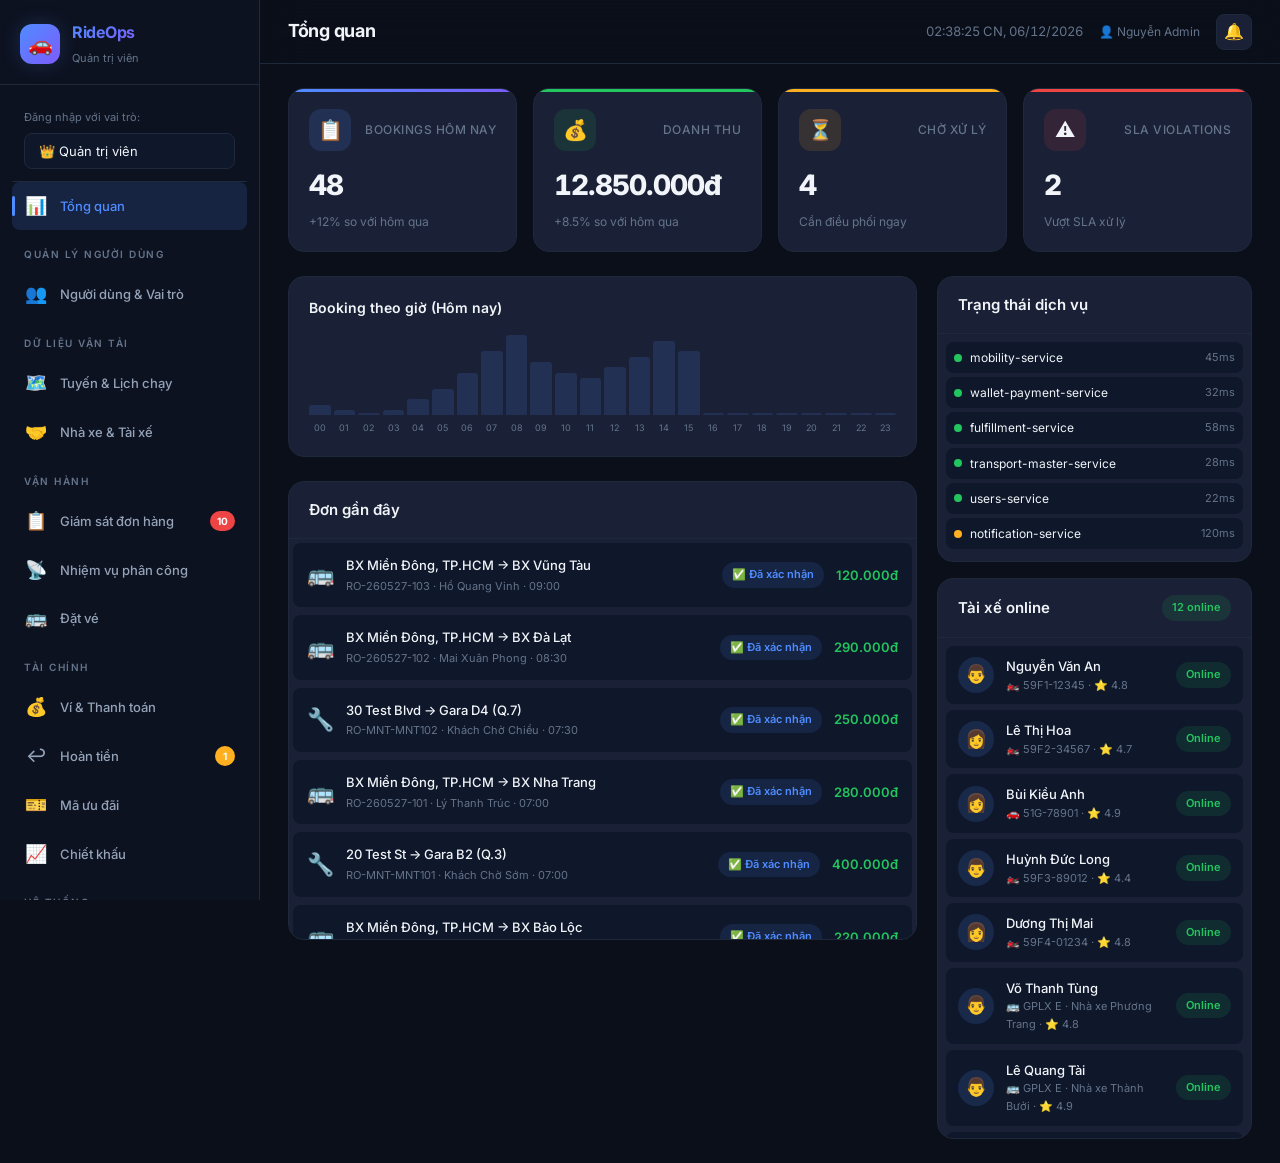
==== ride-ops-dashboard/index.html @ 90f0efd1 "Initial commit" ====
<!DOCTYPE html>
<html lang="vi">
<head>
  <meta charset="UTF-8">
  <meta name="viewport" content="width=device-width, initial-scale=1.0">
  <meta name="description" content="RideOps - Hệ thống điều hành xe công nghệ">
  <title>RideOps - Hệ Thống Điều Hành</title>
  <link rel="stylesheet" href="style.css">
</head>
<body>
  <div class="app-layout">
    <!-- ========== SIDEBAR ========== -->
    <aside class="sidebar" id="sidebar">
      <div class="sidebar-header">
        <div class="sidebar-logo">
          <div class="sidebar-logo-icon">🚗</div>
          <div class="sidebar-logo-text">
            <h1>RideOps</h1>
            <span id="current-role">Admin</span>
          </div>
        </div>
      </div>
      <nav class="sidebar-nav" id="sidebar-nav">
        <!-- Role selector -->
        <div class="role-selector" style="padding:12px;border-bottom:1px solid var(--border-color)">
          <label style="font-size:11px;color:var(--text-muted);display:block;margin-bottom:6px">Đăng nhập với vai trò:</label>
          <select class="input" id="role-select" onchange="switchRole(this.value)" style="width:100%">
            <option value="ADMIN">👑 Quản trị viên</option>
            <option value="OPERATOR">📡 Điều hành</option>
            <option value="AGENT">💼 Đại lý</option>
            <option value="FINANCE">💰 Tài chính</option>
            <option value="VIEWER">👁️ Người xem</option>
          </select>
        </div>

        <div class="nav-section-title">Tổng quan</div>
        <div class="nav-item active" data-page="dashboard" data-roles="ADMIN,OPERATOR,AGENT,FINANCE,VIEWER" onclick="navigateTo('dashboard')">
          <span class="nav-item-icon">📊</span> Tổng quan
        </div>

        <div class="nav-section-title" data-perm="user.manage">Quản lý người dùng</div>
        <div class="nav-item" data-page="users" data-roles="ADMIN" data-perm="user.manage" onclick="navigateTo('users')">
          <span class="nav-item-icon">👥</span> Người dùng & Vai trò
        </div>

        <div class="nav-section-title" data-perm="master.view">Dữ liệu vận tải</div>
        <div class="nav-item" data-page="routes" data-roles="ADMIN,OPERATOR" data-perm="master.view,master.manage" onclick="navigateTo('routes')">
          <span class="nav-item-icon">🗺️</span> Tuyến & Lịch chạy
        </div>
        <div class="nav-item" data-page="partners" data-roles="ADMIN,OPERATOR,AGENT" data-perm="partner.view,partner.manage,driver.view,driver.manage" onclick="navigateTo('partners')">
          <span class="nav-item-icon">🤝</span> Nhà xe & Tài xế
        </div>

        <div class="nav-section-title" data-perm="booking.view">Vận hành</div>
        <div class="nav-item" data-page="bookings" data-roles="ADMIN,OPERATOR,AGENT,FINANCE,VIEWER" data-perm="booking.view" onclick="navigateTo('bookings')">
          <span class="nav-item-icon">📋</span> Giám sát đơn hàng
          <span class="nav-item-badge" id="pending-badge">4</span>
        </div>
        <div class="nav-item" data-page="fulfillment" data-roles="ADMIN,OPERATOR" data-perm="fulfillment.view,fulfillment.manage" onclick="navigateTo('fulfillment')">
          <span class="nav-item-icon">📡</span> Nhiệm vụ phân công
        </div>
        <div class="nav-item" data-page="intercity" data-roles="ADMIN,OPERATOR,AGENT" data-perm="booking.create,booking.view" onclick="navigateTo('intercity')">
          <span class="nav-item-icon">🚌</span> Đặt vé
        </div>

        <div class="nav-section-title" data-perm="wallet.view">Tài chính</div>
        <div class="nav-item" data-page="wallets" data-roles="ADMIN,OPERATOR,FINANCE" data-perm="wallet.view" onclick="navigateTo('wallets')">
          <span class="nav-item-icon">💰</span> Ví & Thanh toán
        </div>
        <div class="nav-item" data-page="refunds" data-roles="ADMIN,OPERATOR,FINANCE" data-perm="refund.view,refund.process" onclick="navigateTo('refunds')">
          <span class="nav-item-icon">↩️</span> Hoàn tiền
          <span class="nav-item-badge" id="refund-badge" style="background:var(--warning)">1</span>
        </div>
        <div class="nav-item" data-page="promos" data-roles="ADMIN,OPERATOR" data-perm="promo.manage" onclick="navigateTo('promos')">
          <span class="nav-item-icon">🎫</span> Mã ưu đãi
        </div>
        <div class="nav-item" data-page="commissions" data-roles="ADMIN,FINANCE" data-perm="commission.view,commission.manage" onclick="navigateTo('commissions')">
          <span class="nav-item-icon">📈</span> Chiết khấu
        </div>

        <div class="nav-section-title" data-perm="notification.view">Hệ thống</div>
        <div class="nav-item" data-page="notifications" data-roles="ADMIN,OPERATOR" data-perm="notification.view" onclick="navigateTo('notifications')">
          <span class="nav-item-icon">🔔</span> Thông báo
        </div>
        <div class="nav-item" data-page="audit" data-roles="ADMIN,FINANCE" data-perm="audit.view" onclick="navigateTo('audit')">
          <span class="nav-item-icon">📜</span> Nhật ký hoạt động
        </div>
        <div class="nav-item" data-page="monitoring" data-roles="ADMIN,OPERATOR,VIEWER" data-perm="system.view" onclick="navigateTo('monitoring')">
          <span class="nav-item-icon">🖥️</span> Giám sát hệ thống
        </div>
      </nav>
    </aside>

    <!-- ========== MAIN CONTENT ========== -->
    <main class="main-content">
      <header class="header">
        <div class="header-left">
          <button class="header-btn" id="menu-toggle" onclick="toggleSidebar()" style="display:none">☰</button>
          <h2 class="header-title" id="page-title">Tổng quan</h2>
        </div>
        <div class="header-right">
          <span class="header-time" id="header-time"></span>
          <div class="user-info" id="user-info" style="display:flex;align-items:center;gap:8px">
            <span style="font-size:12px;color:var(--text-muted)">👤 <span id="current-user-name">Nguyễn Admin</span></span>
          </div>
          <button class="header-btn" onclick="navigateTo('notifications')">🔔</button>
        </div>
      </header>

      <div class="page-content">
        <!-- ===== DASHBOARD ===== -->
        <div class="page active" id="page-dashboard">
          <div class="stats-grid" id="dashboard-stats"></div>
          <div class="dashboard-grid">
            <div>
              <div class="chart-container">
                <div class="chart-title">Booking theo giờ (Hôm nay)</div>
                <div class="mini-chart" id="hourly-chart"></div>
                <div class="chart-labels" id="hourly-labels"></div>
              </div>
              <div class="table-container">
                <div class="table-header"><span class="table-title">Đơn gần đây</span></div>
                <div class="recent-trips-list" id="recent-bookings"></div>
              </div>
            </div>
            <div>
              <div class="table-container" style="margin-bottom:16px">
                <div class="table-header"><span class="table-title">Trạng thái dịch vụ</span></div>
                <div id="service-health-mini" style="padding:8px"></div>
              </div>
              <div class="table-container">
                <div class="table-header"><span class="table-title">Tài xế online</span><span class="badge badge-online" id="online-count"></span></div>
                <div class="dispatch-list" id="online-drivers-dash"></div>
              </div>
            </div>
          </div>
        </div>

        <!-- ===== USERS ===== -->
        <div class="page" id="page-users">
          <div class="tabs" style="margin-bottom:20px">
            <button class="tab-btn active" data-tab="users" onclick="switchUserTab('users', this)">👥 Danh sách người dùng</button>
            <button class="tab-btn" data-tab="roles" onclick="switchUserTab('roles', this)">🔐 Vai trò & Quyền</button>
          </div>

          <!-- Users Tab -->
          <div id="users-tab-users">
            <div class="stats-grid" id="user-stats"></div>
            <div class="table-container">
              <div class="table-header"><span class="table-title">Danh sách người dùng</span>
                <div class="table-actions"><button class="btn btn-primary" onclick="openModal('user-create-modal')">➕ Thêm user</button></div>
              </div>
              <div class="table-wrapper">
                <table><thead><tr><th>ID</th><th>Tên</th><th>Email</th><th>SĐT</th><th>Vai trò</th><th>Đăng nhập cuối</th><th>Trạng thái</th><th>Thao tác</th></tr></thead>
                <tbody id="users-table-body"></tbody></table>
              </div>
            </div>
          </div>

          <!-- Roles Tab -->
          <div id="users-tab-roles" style="display:none">
            <div class="table-container">
              <div class="table-header"><span class="table-title">Vai trò & Quyền hạn</span>
                <div class="table-actions"><button class="btn btn-primary" onclick="openModal('role-create-modal')">➕ Tạo vai trò</button></div>
              </div>
              <div class="table-wrapper">
                <table><thead><tr><th>ID</th><th>Vai trò</th><th>Mã</th><th>Quyền hạn</th><th>Người dùng</th><th>Trạng thái</th><th>Thao tác</th></tr></thead>
                <tbody id="roles-table-body"></tbody></table>
              </div>
            </div>
          </div>
        </div>

        <!-- ===== ROUTES ===== -->
        <div class="page" id="page-routes">
          <div class="tabs" style="margin-bottom:20px">
            <button class="tab-btn active" data-tab="schedules" onclick="switchRouteTab('schedules', this)">📅 Lịch chạy</button>
            <button class="tab-btn" data-tab="routes" onclick="switchRouteTab('routes', this)">🗺️ Tuyến đường</button>
            <button class="tab-btn" data-tab="seats" onclick="switchRouteTab('seats', this)">💺 Ghế</button>
          </div>

          <!-- Schedules Tab (Default) -->
          <div id="routes-tab-schedules">
            <div class="table-container">
              <div class="table-header"><span class="table-title">Lịch chạy</span>
                <div class="table-actions"><button class="btn btn-sm btn-primary" onclick="openModal('schedule-create-modal')">➕ Thêm lịch</button></div>
              </div>
              <div class="table-wrapper">
                <table><thead><tr><th>ID</th><th>Tuyến</th><th>Nhà xe</th><th>Giờ đi</th><th>Giờ đến</th><th>Loại xe</th><th>Ngày chạy</th><th>Thao tác</th></tr></thead>
                <tbody id="schedules-table-body"></tbody></table>
              </div>
            </div>
          </div>

          <!-- Routes Tab -->
          <div id="routes-tab-routes" style="display:none">
            <div class="table-container">
              <div class="table-header"><span class="table-title">Tuyến đường</span>
                <div class="table-actions"><button class="btn btn-primary">➕ Thêm tuyến</button></div>
              </div>
              <div class="table-wrapper">
                <table><thead><tr><th>ID</th><th>Tuyến</th><th>Khoảng cách</th><th>Thời gian</th><th>Điểm dừng</th><th>Nhà xe</th><th>Trạng thái</th></tr></thead>
                <tbody id="routes-table-body"></tbody></table>
              </div>
            </div>
          </div>

          <!-- Seats Tab -->
          <div id="routes-tab-seats" style="display:none">
            <div class="table-container">
              <div class="table-header"><span class="table-title">Sơ đồ ghế</span>
                <div class="table-actions"><button class="btn btn-primary">➕ Thêm ghế</button></div>
              </div>
              <div class="table-wrapper">
                <table><thead><tr><th>ID</th><th>Tên</th><th>Loại</th><th>Tổng ghế</th></tr></thead>
                <tbody id="seats-table-body"></tbody></table>
              </div>
            </div>
          </div>
        </div>

        <!-- ===== PARTNERS & DRIVERS ===== -->
        <div class="page" id="page-partners">
          <div class="tabs" style="margin-bottom:20px">
            <button class="tab-btn active" data-tab="partners" onclick="switchPartnerTab('partners', this)">🏢 Nhà xe</button>
            <button class="tab-btn" data-tab="drivers" onclick="switchPartnerTab('drivers', this)">🏍️ 🚗 Tài xế (Bike/Car)</button>
            <button class="tab-btn" data-tab="intercity-drivers" onclick="switchPartnerTab('intercity-drivers', this)">🧑‍✈️ Tài xế liên tỉnh</button>
            <button class="tab-btn" data-tab="intercity-vehicles" onclick="switchPartnerTab('intercity-vehicles', this)">🚐 Xe liên tỉnh</button>
          </div>

          <!-- Partners Tab -->
          <div id="partners-tab-partners">
            <div class="table-container">
              <div class="table-header"><span class="table-title">Nhà xe Đối tác</span>
                <div class="table-actions"><button class="btn btn-primary" onclick="openModal('partner-modal')">➕ Thêm nhà xe</button></div>
              </div>
              <div class="table-wrapper">
                <table><thead><tr><th>ID</th><th>Tên nhà xe</th><th>Liên hệ</th><th>SĐT</th><th>Số xe</th><th>Số tài xế</th><th>Tuyến đường</th><th>Chiết khấu</th><th>Trạng thái</th><th>Thao tác</th></tr></thead>
                <tbody id="partners-table-body"></tbody></table>
              </div>
            </div>
          </div>

          <!-- Drivers Tab (Bike/Car only) -->
          <div id="partners-tab-drivers" style="display:none">
            <div class="stats-grid" id="driver-stats"></div>
            <div class="table-container">
              <div class="table-header"><span class="table-title">Tài xế Bike & Car</span>
                <div class="table-actions">
                  <select id="driver-status-filter" onchange="renderDrivers()"><option value="">Tất cả</option><option value="online">Online</option><option value="busy">Đang chạy</option><option value="offline">Offline</option></select>
                  <div class="search-box"><input type="search" placeholder="Tìm tài xế..." id="driver-search" oninput="renderDrivers()"></div>
                  <button class="btn btn-primary" onclick="openModal('driver-modal')">➕ Thêm tài xế</button>
                </div>
              </div>
              <div class="table-wrapper">
                <table><thead><tr><th>ID</th><th>Tài xế</th><th>SĐT</th><th>Loại xe</th><th>Biển số</th><th>Nhà xe</th><th>Đánh giá</th><th>Hoàn thành</th><th>Trạng thái</th><th>Thao tác</th></tr></thead>
                <tbody id="drivers-table-body"></tbody></table>
              </div>
            </div>
          </div>

          <!-- Intercity Drivers Tab -->
          <div id="partners-tab-intercity-drivers" style="display:none">
            <div class="stats-grid" id="intercity-driver-stats"></div>
            <div class="table-container">
              <div class="table-header"><span class="table-title">Tài xế Liên tỉnh (phục vụ Intercity / Đăng kiểm / Bảo dưỡng)</span>
                <div class="table-actions">
                  <select id="intercity-driver-status-filter" onchange="renderIntercityDrivers()"><option value="">Tất cả</option><option value="online">Online</option><option value="busy">Đang chạy</option><option value="offline">Offline</option></select>
                  <select id="intercity-driver-operator-filter" onchange="renderIntercityDrivers()"><option value="">Mọi nhà xe</option></select>
                  <div class="search-box"><input type="search" placeholder="Tìm tài xế..." id="intercity-driver-search" oninput="renderIntercityDrivers()"></div>
                </div>
              </div>
              <div class="table-wrapper">
                <table><thead><tr><th>ID</th><th>Tài xế</th><th>SĐT</th><th>Nhà xe quản lý</th><th>Hạng GPLX</th><th>Đánh giá</th><th>Chuyến đã chạy</th><th>Trạng thái</th><th>Đang gán</th><th>Thao tác</th></tr></thead>
                <tbody id="intercity-drivers-table-body"></tbody></table>
              </div>
            </div>
          </div>

          <!-- Intercity Vehicles Tab -->
          <div id="partners-tab-intercity-vehicles" style="display:none">
            <div class="stats-grid" id="intercity-vehicle-stats"></div>
            <div class="table-container">
              <div class="table-header"><span class="table-title">Xe Liên tỉnh (quản lý bởi nhà xe — không có tài xế cố định)</span>
                <div class="table-actions">
                  <select id="intercity-vehicle-status-filter" onchange="renderIntercityVehicles()"><option value="">Tất cả</option><option value="idle">Sẵn sàng</option><option value="busy">Đang chạy</option><option value="maintenance">Bảo dưỡng</option></select>
                  <select id="intercity-vehicle-operator-filter" onchange="renderIntercityVehicles()"><option value="">Mọi nhà xe</option></select>
                  <div class="search-box"><input type="search" placeholder="Tìm biển số..." id="intercity-vehicle-search" oninput="renderIntercityVehicles()"></div>
                </div>
              </div>
              <div class="table-wrapper">
                <table><thead><tr><th>ID</th><th>Biển số</th><th>Loại xe</th><th>Nhà xe quản lý</th><th>Số km</th><th>Trạng thái</th><th>Đang gán</th><th>Thao tác</th></tr></thead>
                <tbody id="intercity-vehicles-table-body"></tbody></table>
              </div>
            </div>
          </div>
        </div>

        <!-- ===== BOOKINGS ===== -->
        <div class="page" id="page-bookings">
          <div class="tabs" id="booking-tabs">
            <button class="tab-btn active" data-type="ALL" onclick="filterBookings('ALL')">Tất cả</button>
            <button class="tab-btn" data-type="BIKE" onclick="filterBookings('BIKE')">🏍️ Xe máy</button>
            <button class="tab-btn" data-type="CAR" onclick="filterBookings('CAR')">🚗 Xe hơi</button>
            <button class="tab-btn" data-type="INTERCITY" onclick="filterBookings('INTERCITY')">🚌 Liên tỉnh</button>
            <button class="tab-btn" data-type="SERVICE_ORDER" onclick="filterBookings('SERVICE_ORDER')">📋 Đăng kiểm</button>
            <button class="tab-btn" data-type="MAINTENANCE_ORDER" onclick="filterBookings('MAINTENANCE_ORDER')">🔧 Bảo dưỡng</button>
          </div>
          <div class="table-container">
            <div class="table-header"><span class="table-title">Booking Monitoring</span>
              <div class="table-actions">
                <select id="booking-status-filter" onchange="filterBookings()">
                  <option value="">Tất cả trạng thái</option>
                  <option value="DRAFT">Nháp</option>
                  <option value="PENDING_CONFIRMATION">Chờ xác nhận</option>
                  <option value="CONFIRMED">Đã xác nhận</option>
                  <option value="IN_PROGRESS">Đang thực hiện</option>
                  <option value="COMPLETED">Hoàn thành</option>
                  <option value="CANCELLED">Đã hủy</option>
                </select>
                <div class="search-box"><input type="search" placeholder="Tìm kiếm..." id="booking-search" oninput="filterBookings()"></div>
              </div>
            </div>
            <div class="table-wrapper">
              <table><thead><tr><th>Mã booking</th><th>Loại</th><th>Khách hàng</th><th>Booking</th><th>Payment</th><th>Fulfillment</th><th>Điểm đón</th><th>Giá</th><th>Thời gian tạo</th><th>Thao tác</th></tr></thead>
              <tbody id="bookings-table-body"></tbody></table>
            </div>
          </div>
        </div>

        <!-- ===== FULFILLMENT ===== -->
        <div class="page" id="page-fulfillment">
          <div class="tabs" id="fulfillment-tabs" style="margin-bottom:20px">
            <button class="tab-btn active" data-ftab="all" onclick="switchFulfillmentTab('all', this)">Tất cả</button>
            <button class="tab-btn" data-ftab="bikecar" onclick="switchFulfillmentTab('bikecar', this)">🏍️ 🚗 Bike & Car</button>
            <button class="tab-btn" data-ftab="intercity" onclick="switchFulfillmentTab('intercity', this)">🚌 Liên tỉnh</button>
            <button class="tab-btn" data-ftab="service" onclick="switchFulfillmentTab('service', this)">📋 Đăng kiểm</button>
            <button class="tab-btn" data-ftab="maintenance" onclick="switchFulfillmentTab('maintenance', this)">🔧 Bảo dưỡng</button>
          </div>

          <div class="stats-grid" id="fulfillment-stats"></div>

          <!-- 2-column view: chờ gán + TX sẵn sàng (cho all/bikecar/service/maintenance) -->
          <div class="dispatch-grid" id="fulfillment-cards-default">
            <div class="dispatch-card">
              <div class="dispatch-card-header"><span class="dispatch-card-title">📍 Chờ gán tài xế</span><span class="badge badge-pending" id="dispatch-pending-count"></span></div>
              <div class="dispatch-list" id="dispatch-pending-list"></div>
            </div>
            <div class="dispatch-card">
              <div class="dispatch-card-header"><span class="dispatch-card-title">🟢 Tài xế sẵn sàng</span><span class="badge badge-online" id="dispatch-driver-count"></span></div>
              <div class="dispatch-list" id="dispatch-driver-list"></div>
            </div>
          </div>

          <!-- 3-column view: chờ phân công + xe + TX (chỉ tab liên tỉnh) -->
          <div class="dispatch-grid" id="fulfillment-cards-intercity" style="display:none;grid-template-columns:1fr 1fr 1fr">
            <div class="dispatch-card">
              <div class="dispatch-card-header"><span class="dispatch-card-title">📍 Chờ phân công</span><span class="badge badge-pending" id="intercity-pending-count"></span></div>
              <div class="dispatch-list" id="intercity-pending-list"></div>
            </div>
            <div class="dispatch-card">
              <div class="dispatch-card-header"><span class="dispatch-card-title">🚐 Xe sẵn sàng</span><span class="badge badge-online" id="intercity-vehicle-count"></span></div>
              <div class="dispatch-list" id="intercity-vehicle-list"></div>
            </div>
            <div class="dispatch-card">
              <div class="dispatch-card-header"><span class="dispatch-card-title">🧑‍✈️ Tài xế sẵn sàng</span><span class="badge badge-online" id="intercity-driver-count"></span></div>
              <div class="dispatch-list" id="intercity-driver-list"></div>
            </div>
          </div>

          <div class="table-container mt-20">
            <div class="table-header"><span class="table-title" id="fulfillment-table-title">Tất cả Fulfillment Tasks</span></div>
            <div class="table-wrapper">
              <table><thead><tr><th>Task ID</th><th>Booking</th><th>Loại</th><th>Xe</th><th>Tài xế</th><th>Trạng thái</th><th>Gán lúc</th><th>Bắt đầu</th><th>Hoàn thành</th><th>Thao tác</th></tr></thead>
              <tbody id="fulfillment-table-body"></tbody></table>
            </div>
          </div>
        </div>

        <!-- ===== BOOKING TABS ===== -->
        <div class="page" id="page-intercity">
          <div class="tabs" style="margin-bottom:20px">
            <button class="tab-btn active" data-tab="intercity" onclick="switchBookingTab('intercity', this)">🚌 Đặt vé liên tỉnh</button>
            <button class="tab-btn" data-tab="registration" onclick="switchBookingTab('registration', this)">📋 Đăng kiểm hộ</button>
            <button class="tab-btn" data-tab="maintenance" onclick="switchBookingTab('maintenance', this)">🔧 Bảo dưỡng</button>
          </div>

          <!-- INTERCITY TAB -->
          <div id="booking-tab-intercity">
            <div style="display:flex;justify-content:space-between;align-items:center;margin-bottom:16px">
              <h3 style="margin:0">Danh sách chuyến xe</h3>
                          </div>
            <div class="intercity-search">
              <div class="search-route">
                <div class="route-input">
                  <label>Điểm đi</label>
                  <select class="input" id="intercity-origin"></select>
                </div>
                <button class="route-swap" onclick="swapRoute()">⇄</button>
                <div class="route-input">
                  <label>Điểm đến</label>
                  <select class="input" id="intercity-destination"></select>
                </div>
              </div>
              <div class="search-date-time">
                <div class="input-group">
                  <label>Ngày đi</label>
                  <input type="date" class="input" id="intercity-date">
                </div>
                <div class="input-group">
                  <label>Số khách</label>
                  <select class="input" id="intercity-passengers">
                    <option value="1">1 khách</option>
                    <option value="2">2 khách</option>
                    <option value="3">3 khách</option>
                    <option value="4">4 khách</option>
                    <option value="5">5 khách</option>
                  </select>
                </div>
              </div>
              <button class="btn btn-primary" style="width:100%;margin-top:16px" onclick="searchIntercityTrips()">🔍 Tìm chuyến</button>
            </div>
            <div class="search-results" id="intercity-results"></div>
          </div>

          <!-- REGISTRATION TAB -->
          <div id="booking-tab-registration" style="display:none">
            <div class="registration-form" style="max-width:800px">
              <div class="form-header" style="margin-bottom:20px">
                <h3 style="margin:0">📋 Tạo đơn đăng kiểm hộ</h3>
              </div>
              <div class="form-grid" style="display:grid;grid-template-columns:1fr 1fr;gap:16px">
                <div class="input-group"><label>Biển số xe *</label><input type="text" class="input" id="reg-plate" placeholder="51A-123.45"></div>
                <div class="input-group"><label>Loại xe *</label><select class="input" id="reg-vehicle-type"><option value="car">Ô tô con</option><option value="truck">Ô tô tải</option><option value="bus">Ô tô khách</option></select></div>
                <div class="input-group"><label>Họ tên chủ xe *</label><input type="text" class="input" id="reg-owner-name" placeholder="Nguyễn Văn A"></div>
                <div class="input-group"><label>Số điện thoại *</label><input type="tel" class="input" id="reg-owner-phone" placeholder="0901234567"></div>
                <div class="input-group"><label>Địa chỉ đăng ký *</label><input type="text" class="input" id="reg-address" placeholder="123 Lê Lợi, Q.1, TP.HCM"></div>
                <div class="input-group"><label>Ngày hết hạn đăng kiểm</label><input type="date" class="input" id="reg-expire-date"></div>
                <div class="input-group"><label>Trung tâm đăng kiểm *</label><select class="input" id="reg-center"><option value="">Chọn trung tâm</option><option value="50-05V">TTĐK 50-05V (Q.3, TP.HCM)</option><option value="50-06V">TTĐK 50-06V (Q.6, TP.HCM)</option><option value="50-07V">TTĐK 50-07V (Thủ Đức)</option><option value="50-08V">TTĐK 50-08V (Bình Thạnh)</option></select></div>
                <div class="input-group"><label>Ngày đặt lịch *</label><input type="date" class="input" id="reg-booking-date"></div>
                <div class="input-group"><label>Giờ đặt lịch *</label><select class="input" id="reg-booking-time"><option value="07:00">07:00</option><option value="08:00">08:00</option><option value="09:00">09:00</option><option value="10:00">10:00</option><option value="13:00">13:00</option><option value="14:00">14:00</option></select></div>
                <div class="input-group"><label>Dịch vụ đăng kiểm</label><select class="input" id="reg-service"><option value="normal">Đăng kiểm thường (350.000đ)</option><option value="express">Đăng kiểm nhanh (500.000đ)</option><option value="home">Đăng kiểm tại nhà (700.000đ)</option></select></div>
                <div class="input-group full-width"><label>Ghi chú</label><textarea class="input" id="reg-notes" rows="2" placeholder="Yêu cầu thêm..."></textarea></div>
              </div>
              <div style="margin-top:20px;display:flex;gap:12px;justify-content:flex-end">
                <button class="btn btn-outline" onclick="clearRegistrationForm()">Xóa</button>
                <button class="btn btn-primary" onclick="createRegistrationOrder()">📋 Tạo đơn</button>
              </div>
            </div>

            <div class="table-container" style="margin-top:30px">
              <div class="table-header"><span class="table-title">Danh sách đăng kiểm hộ</span>
                <div class="table-actions">
                  <div class="search-box"><input type="search" placeholder="Tìm kiếm..." id="registration-search" oninput="renderRegistrations()"></div>
                </div>
              </div>
              <div class="table-wrapper">
                <table><thead><tr><th>Mã đơn</th><th>Biển số</th><th>Chủ xe</th><th>SĐT</th><th>Trung tâm</th><th>Ngày đặt</th><th>Dịch vụ</th><th>Giá</th><th>Trạng thái</th><th>Thao tác</th></tr></thead>
                <tbody id="registrations-table-body"></tbody></table>
              </div>
            </div>
          </div>

          <!-- MAINTENANCE TAB -->
          <div id="booking-tab-maintenance" style="display:none">
            <div class="registration-form" style="max-width:800px">
              <div class="form-header" style="margin-bottom:20px">
                <h3 style="margin:0">🔧 Tạo đơn bảo dưỡng</h3>
              </div>
              <div class="form-grid" style="display:grid;grid-template-columns:1fr 1fr;gap:16px">
                <div class="input-group"><label>Biển số xe *</label><input type="text" class="input" id="mnt-plate" placeholder="51A-123.45"></div>
                <div class="input-group"><label>Loại xe *</label><select class="input" id="mnt-vehicle-type"><option value="car">Ô tô con</option><option value="truck">Ô tô tải</option><option value="bus">Ô tô khách</option></select></div>
                <div class="input-group"><label>Họ tên chủ xe *</label><input type="text" class="input" id="mnt-owner-name" placeholder="Nguyễn Văn A"></div>
                <div class="input-group"><label>Số điện thoại *</label><input type="tel" class="input" id="mnt-owner-phone" placeholder="0901234567"></div>
                <div class="input-group"><label>Địa chỉ *</label><input type="text" class="input" id="mnt-address" placeholder="123 Lê Lợi, Q.1, TP.HCM"></div>
                <div class="input-group"><label>Số km hiện tại</label><input type="number" class="input" id="mnt-mileage" placeholder="50000"></div>
                <div class="input-group"><label>Gara/Trung tâm *</label><select class="input" id="mnt-center"><option value="">Chọn gara</option><option value="GARA-A1">Gara A1 (Q.1)</option><option value="GARA-B2">Gara B2 (Q.3)</option><option value="GARA-C3">Gara C3 (Tân Bình)</option><option value="GARA-D4">Gara D4 (Q.7)</option><option value="GARA-E5">Gara E5 (Phú Nhuận)</option></select></div>
                <div class="input-group"><label>Ngày đặt lịch *</label><input type="date" class="input" id="mnt-booking-date"></div>
                <div class="input-group"><label>Giờ đặt lịch *</label><select class="input" id="mnt-booking-time"><option value="07:00">07:00</option><option value="08:00">08:00</option><option value="09:00">09:00</option><option value="10:00">10:00</option><option value="13:00">13:00</option><option value="14:00">14:00</option><option value="15:00">15:00</option></select></div>
                <div class="input-group"><label>Dịch vụ bảo dưỡng</label><select class="input" id="mnt-service"><option value="basic">Bảo dưỡng cơ bản (400.000đ)</option><option value="full">Bảo dưỡng toàn diện (1.200.000đ)</option><option value="oil_change">Thay nhớt (250.000đ)</option><option value="tire">Lốp + cân chỉnh (800.000đ)</option></select></div>
                <div class="input-group full-width"><label>Ghi chú</label><textarea class="input" id="mnt-notes" rows="2" placeholder="Yêu cầu thêm..."></textarea></div>
              </div>
              <div style="margin-top:20px;display:flex;gap:12px;justify-content:flex-end">
                <button class="btn btn-outline" onclick="clearMaintenanceForm()">Xóa</button>
                <button class="btn btn-primary" onclick="createMaintenanceOrder()">🔧 Tạo đơn</button>
              </div>
            </div>

            <div class="table-container" style="margin-top:30px">
              <div class="table-header"><span class="table-title">Danh sách bảo dưỡng</span>
                <div class="table-actions">
                  <div class="search-box"><input type="search" placeholder="Tìm kiếm..." id="maintenance-search" oninput="renderMaintenance()"></div>
                </div>
              </div>
              <div class="table-wrapper">
                <table><thead><tr><th>Mã đơn</th><th>Biển số</th><th>Chủ xe</th><th>SĐT</th><th>Gara</th><th>Ngày đặt</th><th>Dịch vụ</th><th>Giá</th><th>Trạng thái</th><th>Thao tác</th></tr></thead>
                <tbody id="maintenance-table-body"></tbody></table>
              </div>
            </div>
          </div>
        </div>

        <!-- ===== WALLETS ===== -->
        <div class="page" id="page-wallets">
          <div class="wallet-summary" id="wallet-stats"></div>
          <div class="table-container" style="margin-bottom:20px">
            <div class="table-header"><span class="table-title">Danh sách Ví</span>
              <div class="table-actions">
                <select id="wallet-type-filter" onchange="renderWallets()"><option value="">Tất cả</option><option value="CUSTOMER">Khách hàng</option><option value="DRIVER">Tài xế</option><option value="PARTNER">Đối tác</option><option value="SYSTEM">Hệ thống</option></select>
                <div class="search-box"><input type="search" placeholder="Tìm kiếm..." id="wallet-search" oninput="renderWallets()"></div>
              </div>
            </div>
            <div class="table-wrapper">
              <table><thead><tr><th>ID</th><th>Chủ ví</th><th>Loại chủ</th><th>Loại ví</th><th>Số dư</th><th>Tạm giữ</th><th>Trạng thái</th><th>Thao tác</th></tr></thead>
              <tbody id="wallets-table-body"></tbody></table>
            </div>
          </div>
          <div class="table-container">
            <div class="table-header"><span class="table-title">Giao dịch gần đây</span></div>
            <div class="table-wrapper">
              <table><thead><tr><th>ID</th><th>Ví</th><th>Hướng</th><th>Loại</th><th>Số tiền</th><th>Số dư</th><th>Trạng thái</th><th>Thời gian</th></tr></thead>
              <tbody id="transactions-table-body"></tbody></table>
            </div>
          </div>
        </div>

        <!-- ===== REFUNDS ===== -->
        <div class="page" id="page-refunds">
          <div class="stats-grid" id="refund-stats"></div>
          <div class="table-container">
            <div class="table-header"><span class="table-title">Quản lý Refund</span></div>
            <div class="table-wrapper">
              <table><thead><tr><th>ID</th><th>Booking</th><th>Khách hàng</th><th>Số tiền</th><th>Lý do</th><th>Phương thức</th><th>Xử lý bởi</th><th>Trạng thái</th><th>Tạo lúc</th><th>Thao tác</th></tr></thead>
              <tbody id="refunds-table-body"></tbody></table>
            </div>
          </div>
        </div>

        <!-- ===== PROMOS ===== -->
        <div class="page" id="page-promos">
          <div class="stats-grid" id="promo-stats"></div>
          <div class="table-container">
            <div class="table-header"><span class="table-title">Mã ưu đãi</span>
              <div class="table-actions"><button class="btn btn-primary" onclick="openModal('promo-modal')">➕ Tạo mã mới</button></div>
            </div>
            <div class="table-wrapper">
              <table><thead><tr><th>Mã</th><th>Loại giảm</th><th>Giá trị</th><th>Giảm tối đa</th><th>Đơn tối thiểu</th><th>Loại xe</th><th>Đã dùng</th><th>Thời hạn</th><th>Trạng thái</th><th>Thao tác</th></tr></thead>
              <tbody id="promos-table-body"></tbody></table>
            </div>
          </div>
        </div>

        <!-- ===== COMMISSIONS ===== -->
        <div class="page" id="page-commissions">
          <div class="commission-cards" id="commission-config"></div>
          <div class="table-container">
            <div class="table-header"><span class="table-title">Lịch sử chiết khấu</span></div>
            <div class="table-wrapper">
              <table><thead><tr><th>ID</th><th>Booking</th><th>Tài xế</th><th>Loại xe</th><th>Giá chuyến</th><th>Tỉ lệ</th><th>Chiết khấu</th><th>Thời gian</th></tr></thead>
              <tbody id="commission-history-body"></tbody></table>
            </div>
          </div>
        </div>

        <!-- ===== NOTIFICATIONS ===== -->
        <div class="page" id="page-notifications">
          <div class="stats-grid" id="notification-stats"></div>
          <div class="table-container">
            <div class="table-header"><span class="table-title">Notification History</span></div>
            <div class="table-wrapper">
              <table><thead><tr><th>ID</th><th>Loại</th><th>Channel</th><th>Người nhận</th><th>Nội dung</th><th>Trạng thái</th><th>Thời gian</th></tr></thead>
              <tbody id="notifications-table-body"></tbody></table>
            </div>
          </div>
        </div>

        <!-- ===== AUDIT ===== -->
        <div class="page" id="page-audit">
          <div class="table-container">
            <div class="table-header"><span class="table-title">Nhật ký hoạt động</span>
              <div class="table-actions">
                <select id="audit-action-filter" onchange="renderAudit()">
                  <option value="">Tất cả actions</option>
                  <option value="booking">Booking</option>
                  <option value="payment">Payment</option>
                  <option value="fulfillment">Fulfillment</option>
                  <option value="refund">Refund</option>
                  <option value="wallet">Wallet</option>
                  <option value="user">User</option>
                </select>
                <div class="search-box"><input type="search" placeholder="Tìm trace ID..." id="audit-search" oninput="renderAudit()"></div>
              </div>
            </div>
            <div class="table-wrapper">
              <table><thead><tr><th>Thời gian</th><th>Thao tác</th><th>Người thực hiện</th><th>Vai trò</th><th>Đối tượng</th><th>Site</th><th>Trace ID</th><th>Trước → Sau</th></tr></thead>
              <tbody id="audit-table-body"></tbody></table>
            </div>
          </div>
        </div>

        <!-- ===== MONITORING ===== -->
        <div class="page" id="page-monitoring">
          <div class="stats-grid" id="monitoring-stats"></div>
          <div class="table-container">
            <div class="table-header"><span class="table-title">Trạng thái dịch vụ</span></div>
            <div class="table-wrapper">
              <table><thead><tr><th>Dịch vụ</th><th>Trạng thái</th><th>Thời gian hoạt động</th><th>Độ trễ</th><th>Tỷ lệ lỗi</th></tr></thead>
              <tbody id="services-table-body"></tbody></table>
            </div>
          </div>
        </div>

      </div>
    </main>
  </div>

  <!-- ========== MODALS ========== -->
  <div class="modal-overlay" id="dispatch-modal">
    <div class="modal">
      <div class="modal-header"><span class="modal-title">Gán tài xế</span><button class="modal-close" onclick="closeModal('dispatch-modal')">✕</button></div>
      <div class="modal-body">
        <div class="input-group mb-20"><label>Booking</label><div id="dispatch-trip-info" style="padding:12px;background:var(--bg-input);border-radius:var(--radius-sm)"></div></div>
        <div class="input-group"><label>Chọn tài xế</label><select id="dispatch-driver-select" style="width:100%"></select></div>
      </div>
      <div class="modal-footer"><button class="btn btn-outline" onclick="closeModal('dispatch-modal')">Hủy</button><button class="btn btn-primary" onclick="assignDriver()">Gán tài xế</button></div>
    </div>
  </div>

  <!-- Intercity Dispatch Modal: chọn xe + tài xế độc lập -->
  <div class="modal-overlay" id="intercity-dispatch-modal">
    <div class="modal" style="max-width:560px">
      <div class="modal-header"><span class="modal-title">🚌 Phân công xe & tài xế (Liên tỉnh)</span><button class="modal-close" onclick="closeModal('intercity-dispatch-modal')">✕</button></div>
      <div class="modal-body">
        <div class="input-group mb-20"><label>Booking</label><div id="intercity-dispatch-trip-info" style="padding:12px;background:var(--bg-input);border-radius:var(--radius-sm)"></div></div>
        <div class="input-group mb-20">
          <label>1️⃣ Chọn xe (theo nhà xe + loại xe phù hợp)</label>
          <select id="intercity-dispatch-vehicle-select" style="width:100%"></select>
        </div>
        <div class="input-group">
          <label>2️⃣ Chọn tài xế (chỉ TX hạng INTERCITY đang online)</label>
          <select id="intercity-dispatch-driver-select" style="width:100%"></select>
        </div>
      </div>
      <div class="modal-footer">
        <button class="btn btn-outline" onclick="closeModal('intercity-dispatch-modal')">Hủy</button>
        <button class="btn btn-primary" onclick="assignIntercityDispatch()">Phân công</button>
      </div>
    </div>
  </div>

  <div class="modal-overlay" id="partner-modal">
    <div class="modal">
      <div class="modal-header"><span class="modal-title">Thêm đối tác mới</span><button class="modal-close" onclick="closeModal('partner-modal')">✕</button></div>
      <div class="modal-body">
        <div class="form-grid">
          <div class="input-group full-width"><label>Tên nhà xe</label><input type="text" placeholder="VD: Nhà xe ABC"></div>
          <div class="input-group"><label>Người liên hệ</label><input type="text" placeholder="Họ tên"></div>
          <div class="input-group"><label>Số điện thoại</label><input type="text" placeholder="0xxx-xxx-xxx"></div>
          <div class="input-group"><label>Số xe</label><input type="number" placeholder="0" min="0"></div>
          <div class="input-group"><label>Chiết khấu (%)</label><input type="number" placeholder="15" min="0" max="100"></div>
          <div class="input-group full-width"><label>Tuyến đường</label><input type="text" placeholder="HCM - Đà Lạt, HCM - Cần Thơ"></div>
        </div>
      </div>
      <div class="modal-footer"><button class="btn btn-outline" onclick="closeModal('partner-modal')">Hủy</button><button class="btn btn-primary">Thêm đối tác</button></div>
    </div>
  </div>

  <div class="modal-overlay" id="promo-modal">
    <div class="modal">
      <div class="modal-header"><span class="modal-title">Tạo mã ưu đãi mới</span><button class="modal-close" onclick="closeModal('promo-modal')">✕</button></div>
      <div class="modal-body">
        <div class="form-grid">
          <div class="input-group"><label>Mã ưu đãi</label><input type="text" placeholder="VD: SALE30"></div>
          <div class="input-group"><label>Loại giảm giá</label><select><option value="percent">Phần trăm (%)</option><option value="fixed">Số tiền cố định</option></select></div>
          <div class="input-group"><label>Giá trị</label><input type="number" placeholder="30" min="0"></div>
          <div class="input-group"><label>Giảm tối đa (đ)</label><input type="number" placeholder="50000" min="0"></div>
          <div class="input-group"><label>Đơn tối thiểu (đ)</label><input type="number" placeholder="20000" min="0"></div>
          <div class="input-group"><label>Số lần sử dụng</label><input type="number" placeholder="1000" min="1"></div>
          <div class="input-group"><label>Bắt đầu</label><input type="date"></div>
          <div class="input-group"><label>Kết thúc</label><input type="date"></div>
        </div>
      </div>
      <div class="modal-footer"><button class="btn btn-outline" onclick="closeModal('promo-modal')">Hủy</button><button class="btn btn-primary">Tạo mã</button></div>
    </div>
  </div>

  <div class="modal-overlay" id="driver-modal">
    <div class="modal">
      <div class="modal-header"><span class="modal-title">Thêm tài xế mới</span><button class="modal-close" onclick="closeModal('driver-modal')">✕</button></div>
      <div class="modal-body">
        <div class="form-grid">
          <div class="input-group"><label>Họ tên</label><input type="text" id="driver-name" placeholder="Nguyễn Văn A"></div>
          <div class="input-group"><label>Số điện thoại</label><input type="text" id="driver-phone" placeholder="090xxxxxxx"></div>
          <div class="input-group"><label>Loại xe</label>
            <select id="driver-vehicle-type">
              <option value="BIKE">Xe máy</option>
              <option value="CAR">Xe hơi</option>
              <option value="INTERCITY">Xe khách liên tỉnh</option>
            </select>
          </div>
          <div class="input-group"><label>Biển số</label><input type="text" id="driver-plate" placeholder="51F-12345"></div>
          <div class="input-group"><label>Nhà xe (Operator)</label>
            <select id="driver-operator">
              <option value="">Cá nhân</option>
              <option value="PTR001">Nhà xe Phương Trang</option>
              <option value="PTR002">Nhà xe Thành Bưởi</option>
              <option value="PTR003">Nhà xe Hoàng Long</option>
            </select>
          </div>
          <div class="input-group"><label>Trạng thái</label>
            <select id="driver-status">
              <option value="offline">Offline</option>
              <option value="online">Online</option>
            </select>
          </div>
        </div>
      </div>
      <div class="modal-footer">
        <button class="btn btn-outline" onclick="closeModal('driver-modal')">Hủy</button>
        <button class="btn btn-primary" onclick="addDriver()">Thêm tài xế</button>
      </div>
    </div>
  </div>

  <!-- Trip Create Modal -->
  <div class="modal-overlay" id="trip-create-modal">
    <div class="modal" style="max-width:600px">
      <div class="modal-header"><span class="modal-title">🚌 Tạo chuyến xe liên tỉnh</span><button class="modal-close" onclick="closeModal('trip-create-modal')">✕</button></div>
      <div class="modal-body">
        <div class="form-grid" style="display:grid;grid-template-columns:1fr 1fr;gap:16px">
          <div class="input-group"><label>Tuyến đường *</label><select class="input" id="trip-route"><option value="">Chọn tuyến</option></select></div>
          <div class="input-group"><label>Nhà xe *</label><select class="input" id="trip-operator"><option value="">Chọn nhà xe</option></select></div>
          <div class="input-group"><label>Ngày khởi hành *</label><input type="date" class="input" id="trip-date"></div>
          <div class="input-group"><label>Giờ khởi hành *</label><input type="time" class="input" id="trip-departure-time"></div>
          <div class="input-group"><label>Giờ đến (dự kiến) *</label><input type="time" class="input" id="trip-arrival-time"></div>
          <div class="input-group"><label>Loại xe *</label><select class="input" id="trip-vehicle-type"><option value="Ghế ngồi 45 chỗ">Ghế ngồi 45 chỗ</option><option value="Giường nằm 36 chỗ">Giường nằm 36 chỗ</option><option value="Limousine 22 chỗ">Limousine 22 chỗ</option><option value="Giường nằm 40 chỗ">Giường nằm 40 chỗ</option></select></div>
          <div class="input-group"><label>Giá vé (VNĐ) *</label><input type="number" class="input" id="trip-price" placeholder="280000"></div>
          <div class="input-group"><label>Tổng số ghế *</label><input type="number" class="input" id="trip-seats" value="45"></div>
          <div class="input-group full-width"><label>Ghi chú</label><textarea class="input" id="trip-notes" rows="2" placeholder="Ghi chú thêm..."></textarea></div>
        </div>
      </div>
      <div class="modal-footer">
        <button class="btn btn-outline" onclick="closeModal('trip-create-modal')">Hủy</button>
        <button class="btn btn-primary" onclick="createIntercityTrip()">Tạo chuyến</button>
      </div>
    </div>
  </div>

  <!-- Schedule Create Modal -->
  <div class="modal-overlay" id="schedule-create-modal">
    <div class="modal" style="max-width:600px">
      <div class="modal-header"><span class="modal-title">📅 Tạo lịch chạy</span><button class="modal-close" onclick="closeModal('schedule-create-modal')">✕</button></div>
      <div class="modal-body">
        <div class="form-grid" style="display:grid;grid-template-columns:1fr 1fr;gap:16px">
          <div class="input-group"><label>Tuyến đường *</label><select class="input" id="schedule-route"><option value="">Chọn tuyến</option></select></div>
          <div class="input-group"><label>Nhà xe *</label><select class="input" id="schedule-operator"><option value="">Chọn nhà xe</option></select></div>
          <div class="input-group"><label>Giờ khởi hành *</label><input type="time" class="input" id="schedule-departure"></div>
          <div class="input-group"><label>Giờ đến (dự kiến) *</label><input type="time" class="input" id="schedule-arrival"></div>
          <div class="input-group"><label>Loại xe/ghế *</label><select class="input" id="schedule-seat-layout"><option value="SL001">Ghế ngồi 45 chỗ</option><option value="SL002">Giường nằm 36 chỗ</option><option value="SL003">Limousine 22 chỗ</option></select></div>
          <div class="input-group"><label>Ngày chạy *</label><select class="input" id="schedule-days" multiple style="height:80px"><option value="Mon">Thứ 2</option><option value="Tue">Thứ 3</option><option value="Wed">Thứ 4</option><option value="Thu">Thứ 5</option><option value="Fri">Thứ 6</option><option value="Sat">Thứ 7</option><option value="Sun">Chủ nhật</option></select></div>
          <div class="input-group full-width"><label>Trạng thái</label><select class="input" id="schedule-status"><option value="active">Hoạt động</option><option value="inactive">Tạm dừng</option></select></div>
        </div>
      </div>
      <div class="modal-footer">
        <button class="btn btn-outline" onclick="closeModal('schedule-create-modal')">Hủy</button>
        <button class="btn btn-primary" onclick="createSchedule()">Tạo lịch</button>
      </div>
    </div>
  </div>

  <!-- User Create Modal -->
  <div class="modal-overlay" id="user-create-modal">
    <div class="modal" style="max-width:500px">
      <div class="modal-header"><span class="modal-title">👤 Thêm người dùng mới</span><button class="modal-close" onclick="closeModal('user-create-modal')">✕</button></div>
      <div class="modal-body">
        <div class="form-grid" style="display:grid;gap:16px">
          <div class="input-group"><label>Họ tên *</label><input type="text" class="input" id="new-user-name" placeholder="Nguyễn Văn A"></div>
          <div class="input-group"><label>Email *</label><input type="email" class="input" id="new-user-email" placeholder="email@example.com"></div>
          <div class="input-group"><label>SĐT *</label><input type="tel" class="input" id="new-user-phone" placeholder="0901234567"></div>
          <div class="input-group"><label>Vai trò *</label><select class="input" id="new-user-role"><option value="ADMIN">Quản trị viên</option><option value="OPERATOR">Điều hành</option><option value="AGENT">Đại lý</option><option value="FINANCE">Tài chính</option><option value="VIEWER">Người xem</option></select></div>
        </div>
      </div>
      <div class="modal-footer">
        <button class="btn btn-outline" onclick="closeModal('user-create-modal')">Hủy</button>
        <button class="btn btn-primary" onclick="createUser()">Tạo user</button>
      </div>
    </div>
  </div>

  <!-- Role Create Modal -->
  <div class="modal-overlay" id="role-create-modal">
    <div class="modal" style="max-width:600px">
      <div class="modal-header"><span class="modal-title">🔐 Tạo vai trò mới</span><button class="modal-close" onclick="closeModal('role-create-modal')">✕</button></div>
      <div class="modal-body">
        <div class="form-grid" style="display:grid;gap:16px">
          <div class="input-group"><label>Tên vai trò *</label><input type="text" class="input" id="new-role-name" placeholder="Quản lý"></div>
          <div class="input-group"><label>Mã vai trò *</label><input type="text" class="input" id="new-role-code" placeholder="MANAGER"></div>
          <div class="input-group full-width"><label>Quyền hạn</label>
            <div style="display:grid;grid-template-columns:1fr 1fr;gap:8px;margin-top:8px">
              <label><input type="checkbox" value="booking.view"> Booking xem</label>
              <label><input type="checkbox" value="booking.create"> Booking tạo</label>
              <label><input type="checkbox" value="booking.cancel"> Booking hủy</label>
              <label><input type="checkbox" value="fulfillment.assign"> Phân công tài xế</label>
              <label><input type="checkbox" value="wallet.view"> Wallet xem</label>
              <label><input type="checkbox" value="wallet.adjust"> Wallet điều chỉnh</label>
              <label><input type="checkbox" value="refund.process"> Xử lý hoàn tiền</label>
              <label><input type="checkbox" value="user.manage"> Quản lý user</label>
              <label><input type="checkbox" value="partner.view"> Đối tác xem</label>
              <label><input type="checkbox" value="partner.manage"> Đối tác quản lý</label>
              <label><input type="checkbox" value="driver.view"> Tài xế xem</label>
              <label><input type="checkbox" value="driver.manage"> Tài xế quản lý</label>
              <label><input type="checkbox" value="report.view"> Báo cáo xem</label>
              <label><input type="checkbox" value="system.view"> Hệ thống xem</label>
            </div>
          </div>
        </div>
      </div>
      <div class="modal-footer">
        <button class="btn btn-outline" onclick="closeModal('role-create-modal')">Hủy</button>
        <button class="btn btn-primary" onclick="createRole()">Tạo vai trò</button>
      </div>
    </div>
  </div>

  <div class="modal-overlay" id="booking-detail-modal">
    <div class="modal" style="max-width:640px">
      <div class="modal-header"><span class="modal-title">Chi tiết Booking</span><button class="modal-close" onclick="closeModal('booking-detail-modal')">✕</button></div>
      <div class="modal-body" id="booking-detail-content"></div>
      <div class="modal-footer" id="booking-detail-actions"></div>
    </div>
  </div>

  <script src="data.js"></script>
  <script src="app.js"></script>
</body>
</html>
---- ride-ops-dashboard/style.css ----
/* ============================================
   RIDE OPS DASHBOARD - Design System
   Premium Dark Theme
   ============================================ */

@import url('https://fonts.googleapis.com/css2?family=Inter:wght@300;400;500;600;700;800&display=swap');

/* ---- CSS Variables ---- */
:root {
  --bg-primary: #0B0F1A;
  --bg-secondary: #111827;
  --bg-card: #1A2035;
  --bg-card-hover: #1F2847;
  --bg-input: #0F172A;
  --bg-sidebar: #0D1220;
  --bg-modal-overlay: rgba(0, 0, 0, 0.7);

  --border-color: #1E293B;
  --border-light: #2D3A52;

  --text-primary: #F1F5F9;
  --text-secondary: #94A3B8;
  --text-muted: #64748B;
  --text-accent: #4F8CFF;

  --accent: #4F8CFF;
  --accent-hover: #6BA0FF;
  --accent-glow: rgba(79, 140, 255, 0.15);
  --accent-gradient: linear-gradient(135deg, #4F8CFF 0%, #7C5CFC 100%);

  --success: #22C55E;
  --success-bg: rgba(34, 197, 94, 0.12);
  --warning: #FFB020;
  --warning-bg: rgba(255, 176, 32, 0.12);
  --danger: #EF4444;
  --danger-bg: rgba(239, 68, 68, 0.12);
  --info: #14B8A6;
  --info-bg: rgba(20, 184, 166, 0.12);
  --purple: #7C5CFC;
  --purple-bg: rgba(124, 92, 252, 0.12);

  --sidebar-width: 260px;
  --header-height: 64px;
  --radius-sm: 8px;
  --radius-md: 12px;
  --radius-lg: 16px;
  --radius-xl: 20px;

  --shadow-sm: 0 1px 3px rgba(0, 0, 0, 0.3);
  --shadow-md: 0 4px 12px rgba(0, 0, 0, 0.4);
  --shadow-lg: 0 8px 32px rgba(0, 0, 0, 0.5);
  --shadow-glow: 0 0 20px rgba(79, 140, 255, 0.2);

  --transition-fast: 0.15s ease;
  --transition-normal: 0.25s ease;
  --transition-slow: 0.4s ease;
}

/* ---- Reset & Base ---- */
*, *::before, *::after {
  margin: 0;
  padding: 0;
  box-sizing: border-box;
}

html {
  font-size: 14px;
  scroll-behavior: smooth;
}

body {
  font-family: 'Inter', -apple-system, BlinkMacSystemFont, sans-serif;
  background: var(--bg-primary);
  color: var(--text-primary);
  line-height: 1.6;
  overflow-x: hidden;
  min-height: 100vh;
}

a { color: var(--accent); text-decoration: none; }
a:hover { color: var(--accent-hover); }

/* ---- Scrollbar ---- */
::-webkit-scrollbar { width: 6px; height: 6px; }
::-webkit-scrollbar-track { background: transparent; }
::-webkit-scrollbar-thumb {
  background: var(--border-light);
  border-radius: 10px;
}
::-webkit-scrollbar-thumb:hover { background: var(--text-muted); }

/* ============================================
   LAYOUT
   ============================================ */

.app-layout {
  display: flex;
  min-height: 100vh;
}

/* ---- Sidebar ---- */
.sidebar {
  width: var(--sidebar-width);
  background: var(--bg-sidebar);
  border-right: 1px solid var(--border-color);
  position: fixed;
  top: 0;
  left: 0;
  bottom: 0;
  z-index: 100;
  display: flex;
  flex-direction: column;
  transition: transform var(--transition-normal);
}

.sidebar-header {
  padding: 20px 20px 16px;
  border-bottom: 1px solid var(--border-color);
}

.sidebar-logo {
  display: flex;
  align-items: center;
  gap: 12px;
}

.sidebar-logo-icon {
  width: 40px;
  height: 40px;
  background: var(--accent-gradient);
  border-radius: var(--radius-md);
  display: flex;
  align-items: center;
  justify-content: center;
  font-size: 20px;
  box-shadow: var(--shadow-glow);
}

.sidebar-logo-text h1 {
  font-size: 16px;
  font-weight: 700;
  letter-spacing: -0.3px;
  background: var(--accent-gradient);
  -webkit-background-clip: text;
  -webkit-text-fill-color: transparent;
}

.sidebar-logo-text span {
  font-size: 11px;
  color: var(--text-muted);
  font-weight: 400;
}

.sidebar-nav {
  flex: 1;
  padding: 12px;
  overflow-y: auto;
}

.nav-section-title {
  font-size: 10px;
  font-weight: 600;
  text-transform: uppercase;
  letter-spacing: 1.5px;
  color: var(--text-muted);
  padding: 16px 12px 8px;
}

.nav-item {
  display: flex;
  align-items: center;
  gap: 12px;
  padding: 10px 12px;
  border-radius: var(--radius-sm);
  color: var(--text-secondary);
  cursor: pointer;
  transition: all var(--transition-fast);
  font-size: 13px;
  font-weight: 500;
  position: relative;
  user-select: none;
}

.nav-item:hover {
  background: var(--accent-glow);
  color: var(--text-primary);
}

.nav-item.active {
  background: var(--accent-glow);
  color: var(--accent);
}

.nav-item.active::before {
  content: '';
  position: absolute;
  left: 0;
  top: 50%;
  transform: translateY(-50%);
  width: 3px;
  height: 20px;
  background: var(--accent);
  border-radius: 3px;
}

.nav-item-icon {
  font-size: 18px;
  width: 24px;
  text-align: center;
  flex-shrink: 0;
}

.nav-item-badge {
  margin-left: auto;
  background: var(--danger);
  color: white;
  font-size: 10px;
  font-weight: 700;
  padding: 2px 7px;
  border-radius: 10px;
  min-width: 20px;
  text-align: center;
}

/* ---- Main Content ---- */
.main-content {
  flex: 1;
  margin-left: var(--sidebar-width);
  min-height: 100vh;
}

/* ---- Header ---- */
.header {
  height: var(--header-height);
  background: rgba(11, 15, 26, 0.8);
  backdrop-filter: blur(20px);
  border-bottom: 1px solid var(--border-color);
  display: flex;
  align-items: center;
  justify-content: space-between;
  padding: 0 28px;
  position: sticky;
  top: 0;
  z-index: 50;
}

.header-left {
  display: flex;
  align-items: center;
  gap: 16px;
}

.header-title {
  font-size: 18px;
  font-weight: 700;
  letter-spacing: -0.3px;
}

.header-right {
  display: flex;
  align-items: center;
  gap: 16px;
}

.header-time {
  font-size: 13px;
  color: var(--text-muted);
  font-variant-numeric: tabular-nums;
}

.header-btn {
  width: 36px;
  height: 36px;
  border-radius: var(--radius-sm);
  border: 1px solid var(--border-color);
  background: var(--bg-card);
  color: var(--text-secondary);
  display: flex;
  align-items: center;
  justify-content: center;
  cursor: pointer;
  transition: all var(--transition-fast);
  font-size: 16px;
}

.header-btn:hover {
  background: var(--bg-card-hover);
  border-color: var(--accent);
  color: var(--accent);
}

.header-btn .badge {
  position: absolute;
  top: -4px;
  right: -4px;
  width: 8px;
  height: 8px;
  background: var(--danger);
  border-radius: 50%;
}

/* ---- Page Content ---- */
.page-content {
  padding: 24px 28px;
}

.page {
  display: none;
  animation: fadeIn 0.3s ease;
}

.page.active {
  display: block;
}

@keyframes fadeIn {
  from { opacity: 0; transform: translateY(8px); }
  to { opacity: 1; transform: translateY(0); }
}

/* ============================================
   COMPONENTS
   ============================================ */

/* ---- Stats Cards ---- */
.stats-grid {
  display: grid;
  grid-template-columns: repeat(auto-fit, minmax(220px, 1fr));
  gap: 16px;
  margin-bottom: 24px;
}

.stat-card {
  background: var(--bg-card);
  border: 1px solid var(--border-color);
  border-radius: var(--radius-lg);
  padding: 20px;
  transition: all var(--transition-normal);
  position: relative;
  overflow: hidden;
}

.stat-card::before {
  content: '';
  position: absolute;
  top: 0;
  left: 0;
  right: 0;
  height: 3px;
  background: var(--accent-gradient);
  opacity: 0;
  transition: opacity var(--transition-normal);
}

.stat-card:hover {
  border-color: var(--border-light);
  transform: translateY(-2px);
  box-shadow: var(--shadow-md);
}

.stat-card:hover::before { opacity: 1; }

.stat-card.accent::before { background: var(--accent-gradient); opacity: 1; }
.stat-card.success::before { background: var(--success); opacity: 1; }
.stat-card.warning::before { background: var(--warning); opacity: 1; }
.stat-card.danger::before { background: var(--danger); opacity: 1; }

.stat-card-header {
  display: flex;
  align-items: center;
  justify-content: space-between;
  margin-bottom: 12px;
}

.stat-card-icon {
  width: 42px;
  height: 42px;
  border-radius: var(--radius-md);
  display: flex;
  align-items: center;
  justify-content: center;
  font-size: 20px;
}

.stat-card-icon.accent { background: var(--accent-glow); }
.stat-card-icon.success { background: var(--success-bg); }
.stat-card-icon.warning { background: var(--warning-bg); }
.stat-card-icon.danger { background: var(--danger-bg); }
.stat-card-icon.info { background: var(--info-bg); }
.stat-card-icon.purple { background: var(--purple-bg); }

.stat-card-label {
  font-size: 12px;
  color: var(--text-muted);
  font-weight: 500;
  text-transform: uppercase;
  letter-spacing: 0.5px;
}

.stat-card-value {
  font-size: 28px;
  font-weight: 800;
  letter-spacing: -1px;
  margin-bottom: 4px;
  font-variant-numeric: tabular-nums;
}

.stat-card-sub {
  font-size: 12px;
  color: var(--text-muted);
}

/* ---- Data Table ---- */
.table-container {
  background: var(--bg-card);
  border: 1px solid var(--border-color);
  border-radius: var(--radius-lg);
  overflow: hidden;
}

.table-header {
  display: flex;
  align-items: center;
  justify-content: space-between;
  padding: 16px 20px;
  border-bottom: 1px solid var(--border-color);
  flex-wrap: wrap;
  gap: 12px;
}

.table-title {
  font-size: 15px;
  font-weight: 600;
}

.table-actions {
  display: flex;
  align-items: center;
  gap: 8px;
  flex-wrap: wrap;
}

.table-wrapper {
  overflow-x: auto;
}

table {
  width: 100%;
  border-collapse: collapse;
}

thead th {
  padding: 12px 16px;
  text-align: left;
  font-size: 11px;
  font-weight: 600;
  text-transform: uppercase;
  letter-spacing: 0.8px;
  color: var(--text-muted);
  border-bottom: 1px solid var(--border-color);
  white-space: nowrap;
  background: var(--bg-input);
}

tbody td {
  padding: 12px 16px;
  font-size: 13px;
  border-bottom: 1px solid var(--border-color);
  white-space: nowrap;
}

tbody tr {
  transition: background var(--transition-fast);
}

tbody tr:hover {
  background: var(--bg-card-hover);
}

tbody tr:last-child td {
  border-bottom: none;
}

/* ---- Tabs ---- */
.tabs {
  display: flex;
  gap: 4px;
  background: var(--bg-input);
  padding: 4px;
  border-radius: var(--radius-md);
  margin-bottom: 20px;
  overflow-x: auto;
}

.tabs .tab-btn {
  padding: 8px 16px;
  border-radius: var(--radius-sm);
  border: none;
  background: transparent !important;
  color: var(--text-secondary) !important;
  font-size: 13px;
  font-weight: 500;
  cursor: pointer;
  transition: all var(--transition-fast);
  white-space: nowrap;
  font-family: inherit;
}

.tabs .tab-btn:hover {
  color: var(--text-primary);
}

.tabs .tab-btn.active {
  background: var(--accent) !important;
  color: #fff !important;
  box-shadow: 0 2px 8px rgba(79, 140, 255, 0.3);
}

/* ---- Badges ---- */
.badge {
  display: inline-flex;
  align-items: center;
  gap: 4px;
  padding: 4px 10px;
  border-radius: 20px;
  font-size: 11px;
  font-weight: 600;
  white-space: nowrap;
}

.badge-pending { background: var(--warning-bg); color: var(--warning); }
.badge-accepted { background: rgba(79, 140, 255, 0.12); color: var(--accent); }
.badge-picking { background: var(--purple-bg); color: var(--purple); }
.badge-progress { background: var(--info-bg); color: var(--info); }
.badge-completed { background: var(--success-bg); color: var(--success); }
.badge-cancelled { background: var(--danger-bg); color: var(--danger); }

.badge-active { background: var(--success-bg); color: var(--success); }
.badge-inactive { background: var(--danger-bg); color: var(--danger); }
.badge-expired { background: rgba(100, 116, 139, 0.15); color: var(--text-muted); }
.badge-scheduled { background: var(--purple-bg); color: var(--purple); }

.badge-online { background: var(--success-bg); color: var(--success); }
.badge-offline { background: rgba(100, 116, 139, 0.15); color: var(--text-muted); }
.badge-busy { background: var(--warning-bg); color: var(--warning); }

/* ---- Buttons ---- */
.btn {
  display: inline-flex;
  align-items: center;
  gap: 6px;
  padding: 8px 16px;
  border-radius: var(--radius-sm);
  border: 1px solid transparent;
  font-size: 13px;
  font-weight: 500;
  cursor: pointer;
  transition: all var(--transition-fast);
  font-family: inherit;
  white-space: nowrap;
}

.btn-primary {
  background: var(--accent);
  color: white;
  border-color: var(--accent);
}
.btn-primary:hover {
  background: var(--accent-hover);
  box-shadow: 0 4px 12px rgba(79, 140, 255, 0.3);
}

.btn-outline {
  background: transparent;
  color: var(--text-secondary);
  border-color: var(--border-light);
}
.btn-outline:hover {
  border-color: var(--accent);
  color: var(--accent);
  background: var(--accent-glow);
}

.btn-success {
  background: var(--success);
  color: white;
}
.btn-success:hover { filter: brightness(1.15); }

.btn-danger {
  background: transparent;
  color: var(--danger);
  border-color: var(--danger);
}
.btn-danger:hover {
  background: var(--danger-bg);
}

.btn-sm {
  padding: 5px 10px;
  font-size: 12px;
}

.btn-icon {
  width: 32px;
  height: 32px;
  padding: 0;
  justify-content: center;
  border-radius: var(--radius-sm);
  border: 1px solid var(--border-color);
  background: var(--bg-card);
  color: var(--text-secondary);
  cursor: pointer;
  transition: all var(--transition-fast);
  font-size: 14px;
}

.btn-icon:hover {
  border-color: var(--accent);
  color: var(--accent);
  background: var(--accent-glow);
}

/* ---- Input Fields ---- */
.input-group {
  display: flex;
  flex-direction: column;
  gap: 6px;
}

.input-group label {
  font-size: 12px;
  font-weight: 500;
  color: var(--text-secondary);
}

.input,
select,
input[type="text"],
input[type="number"],
input[type="date"],
input[type="search"],
textarea {
  padding: 9px 14px;
  border-radius: var(--radius-sm);
  border: 1px solid var(--border-color);
  background: var(--bg-input);
  color: var(--text-primary);
  font-size: 13px;
  font-family: inherit;
  outline: none;
  transition: all var(--transition-fast);
}

.input:focus,
select:focus,
input:focus,
textarea:focus {
  border-color: var(--accent);
  box-shadow: 0 0 0 3px var(--accent-glow);
}

select {
  cursor: pointer;
  appearance: none;
  background-image: url("data:image/svg+xml,%3Csvg xmlns='http://www.w3.org/2000/svg' width='12' height='12' fill='%2394A3B8' viewBox='0 0 16 16'%3E%3Cpath d='M8 11L3 6h10l-5 5z'/%3E%3C/svg%3E");
  background-repeat: no-repeat;
  background-position: right 12px center;
  padding-right: 32px;
}

/* ---- Search Bar ---- */
.search-box {
  position: relative;
}

.search-box input {
  padding-left: 36px;
  width: 220px;
}

.search-box::before {
  content: '🔍';
  position: absolute;
  left: 10px;
  top: 50%;
  transform: translateY(-50%);
  font-size: 14px;
  pointer-events: none;
}

/* ---- Modal ---- */
.modal-overlay {
  position: fixed;
  top: 0;
  left: 0;
  right: 0;
  bottom: 0;
  background: var(--bg-modal-overlay);
  backdrop-filter: blur(4px);
  z-index: 200;
  display: none;
  align-items: center;
  justify-content: center;
  animation: fadeIn 0.2s ease;
}

.modal-overlay.show {
  display: flex;
}

.modal {
  background: var(--bg-secondary);
  border: 1px solid var(--border-color);
  border-radius: var(--radius-xl);
  width: 90%;
  max-width: 560px;
  max-height: 85vh;
  overflow-y: auto;
  box-shadow: var(--shadow-lg);
  animation: slideUp 0.3s ease;
}

@keyframes slideUp {
  from { opacity: 0; transform: translateY(20px); }
  to { opacity: 1; transform: translateY(0); }
}

.modal-header {
  display: flex;
  align-items: center;
  justify-content: space-between;
  padding: 20px 24px;
  border-bottom: 1px solid var(--border-color);
}

.modal-title {
  font-size: 16px;
  font-weight: 600;
}

.modal-close {
  width: 32px;
  height: 32px;
  border-radius: var(--radius-sm);
  border: none;
  background: var(--bg-card);
  color: var(--text-muted);
  cursor: pointer;
  display: flex;
  align-items: center;
  justify-content: center;
  font-size: 18px;
  transition: all var(--transition-fast);
}

.modal-close:hover {
  background: var(--danger-bg);
  color: var(--danger);
}

.modal-body {
  padding: 24px;
}

.modal-footer {
  display: flex;
  justify-content: flex-end;
  gap: 8px;
  padding: 16px 24px;
  border-top: 1px solid var(--border-color);
}

.form-grid {
  display: grid;
  grid-template-columns: 1fr 1fr;
  gap: 16px;
}

.form-grid .full-width {
  grid-column: 1 / -1;
}

/* ---- Chart ---- */
.chart-container {
  background: var(--bg-card);
  border: 1px solid var(--border-color);
  border-radius: var(--radius-lg);
  padding: 20px;
  margin-bottom: 24px;
}

.chart-title {
  font-size: 14px;
  font-weight: 600;
  margin-bottom: 16px;
}

.mini-chart {
  display: flex;
  align-items: flex-end;
  gap: 3px;
  height: 80px;
}

.mini-chart-bar {
  flex: 1;
  background: var(--accent-glow);
  border-radius: 3px 3px 0 0;
  transition: all var(--transition-normal);
  min-height: 2px;
  position: relative;
}

.mini-chart-bar:hover {
  background: var(--accent);
}

.mini-chart-bar::after {
  content: attr(data-value);
  position: absolute;
  bottom: 100%;
  left: 50%;
  transform: translateX(-50%);
  font-size: 10px;
  color: var(--text-muted);
  opacity: 0;
  transition: opacity var(--transition-fast);
  padding-bottom: 2px;
}

.mini-chart-bar:hover::after {
  opacity: 1;
  color: var(--accent);
}

.chart-labels {
  display: flex;
  gap: 3px;
  margin-top: 6px;
}

.chart-labels span {
  flex: 1;
  text-align: center;
  font-size: 9px;
  color: var(--text-muted);
}

/* ---- Quick Actions ---- */
.quick-actions {
  display: flex;
  gap: 12px;
  margin-bottom: 24px;
  flex-wrap: wrap;
}

.quick-action-btn {
  display: flex;
  align-items: center;
  gap: 10px;
  padding: 14px 20px;
  background: var(--bg-card);
  border: 1px solid var(--border-color);
  border-radius: var(--radius-md);
  cursor: pointer;
  transition: all var(--transition-normal);
  color: var(--text-primary);
  font-family: inherit;
  font-size: 13px;
  font-weight: 500;
}

.quick-action-btn:hover {
  border-color: var(--accent);
  background: var(--accent-glow);
  transform: translateY(-2px);
  box-shadow: var(--shadow-glow);
}

.quick-action-btn .icon {
  width: 36px;
  height: 36px;
  border-radius: var(--radius-sm);
  display: flex;
  align-items: center;
  justify-content: center;
  font-size: 18px;
}

/* ---- Dashboard Grid ---- */
.dashboard-grid {
  display: grid;
  grid-template-columns: 2fr 1fr;
  gap: 20px;
}

/* ---- Recent Trips ---- */
.recent-trips-list {
  display: flex;
  flex-direction: column;
  gap: 8px;
  max-height: 400px;
  overflow-y: auto;
  padding: 4px;
}

.recent-trip-item {
  display: flex;
  align-items: center;
  gap: 12px;
  padding: 12px 14px;
  background: var(--bg-input);
  border-radius: var(--radius-sm);
  transition: all var(--transition-fast);
}

.recent-trip-item:hover {
  background: var(--bg-card-hover);
}

.recent-trip-icon {
  font-size: 22px;
  flex-shrink: 0;
}

.recent-trip-info {
  flex: 1;
  min-width: 0;
}

.recent-trip-info .route {
  font-size: 13px;
  font-weight: 500;
  margin-bottom: 2px;
  overflow: hidden;
  text-overflow: ellipsis;
  white-space: nowrap;
}

.recent-trip-info .meta {
  font-size: 11px;
  color: var(--text-muted);
}

.recent-trip-price {
  font-size: 13px;
  font-weight: 600;
  color: var(--success);
  white-space: nowrap;
}

/* ---- Dispatch ---- */
.dispatch-grid {
  display: grid;
  grid-template-columns: 1fr 1fr;
  gap: 20px;
}

.dispatch-card {
  background: var(--bg-card);
  border: 1px solid var(--border-color);
  border-radius: var(--radius-lg);
  overflow: hidden;
}

.dispatch-card-header {
  display: flex;
  align-items: center;
  justify-content: space-between;
  padding: 16px 20px;
  border-bottom: 1px solid var(--border-color);
}

.dispatch-card-title {
  font-size: 14px;
  font-weight: 600;
}

.dispatch-list {
  padding: 8px;
  max-height: 500px;
  overflow-y: auto;
}

.dispatch-item {
  padding: 12px;
  border-radius: var(--radius-sm);
  margin-bottom: 6px;
  background: var(--bg-input);
  transition: all var(--transition-fast);
  cursor: pointer;
}

.dispatch-item:hover {
  background: var(--bg-card-hover);
}

.dispatch-item-header {
  display: flex;
  align-items: center;
  justify-content: space-between;
  margin-bottom: 6px;
}

.dispatch-item-id {
  font-size: 12px;
  font-weight: 600;
  color: var(--accent);
}

.dispatch-item-type {
  font-size: 18px;
}

.dispatch-item-route {
  font-size: 12px;
  color: var(--text-secondary);
  margin-bottom: 8px;
}

.dispatch-item-route .pickup::before { content: '📍 '; }
.dispatch-item-route .dropoff::before { content: '🏁 '; }

.dispatch-item-route .pickup,
.dispatch-item-route .dropoff {
  display: block;
  overflow: hidden;
  text-overflow: ellipsis;
  white-space: nowrap;
  margin-bottom: 2px;
}

.dispatch-item-footer {
  display: flex;
  align-items: center;
  justify-content: space-between;
}

.dispatch-item-price {
  font-size: 13px;
  font-weight: 600;
  color: var(--success);
}

/* ---- Driver Card (for Dispatch) ---- */
.driver-item {
  display: flex;
  align-items: center;
  gap: 12px;
  padding: 10px 12px;
  border-radius: var(--radius-sm);
  background: var(--bg-input);
  margin-bottom: 6px;
  transition: all var(--transition-fast);
}

.driver-item:hover {
  background: var(--bg-card-hover);
}

.driver-avatar {
  width: 36px;
  height: 36px;
  border-radius: 50%;
  background: var(--accent-glow);
  display: flex;
  align-items: center;
  justify-content: center;
  font-size: 18px;
  flex-shrink: 0;
}

.driver-info {
  flex: 1;
  min-width: 0;
}

.driver-info .name {
  font-size: 13px;
  font-weight: 500;
}

.driver-info .meta {
  font-size: 11px;
  color: var(--text-muted);
}

/* ---- Partner Card ---- */
.partner-routes {
  display: flex;
  flex-wrap: wrap;
  gap: 4px;
  margin-top: 4px;
}

.route-tag {
  padding: 2px 8px;
  background: var(--accent-glow);
  color: var(--accent);
  border-radius: 12px;
  font-size: 11px;
  font-weight: 500;
}

/* ---- Commission Config ---- */
.commission-cards {
  display: grid;
  grid-template-columns: repeat(auto-fit, minmax(240px, 1fr));
  gap: 16px;
  margin-bottom: 24px;
}

.commission-card {
  background: var(--bg-card);
  border: 1px solid var(--border-color);
  border-radius: var(--radius-lg);
  padding: 20px;
  transition: all var(--transition-normal);
}

.commission-card:hover {
  border-color: var(--border-light);
  box-shadow: var(--shadow-md);
}

.commission-card-header {
  display: flex;
  align-items: center;
  gap: 12px;
  margin-bottom: 16px;
}

.commission-card-icon {
  font-size: 28px;
}

.commission-card-title {
  font-size: 14px;
  font-weight: 600;
}

.commission-card-subtitle {
  font-size: 12px;
  color: var(--text-muted);
}

.commission-rate {
  display: flex;
  align-items: baseline;
  gap: 4px;
  margin-bottom: 12px;
}

.commission-rate-value {
  font-size: 36px;
  font-weight: 800;
  background: var(--accent-gradient);
  -webkit-background-clip: text;
  -webkit-text-fill-color: transparent;
}

.commission-rate-unit {
  font-size: 16px;
  color: var(--text-muted);
  font-weight: 500;
}

/* ---- Wallet Summary ---- */
.wallet-summary {
  display: grid;
  grid-template-columns: repeat(auto-fit, minmax(200px, 1fr));
  gap: 16px;
  margin-bottom: 24px;
}

/* ---- Empty State ---- */
.empty-state {
  text-align: center;
  padding: 48px 20px;
  color: var(--text-muted);
}

.empty-state-icon {
  font-size: 48px;
  margin-bottom: 12px;
}

.empty-state-text {
  font-size: 14px;
}

/* ---- KPI Metrics ---- */
.kpi-grid {
  display: grid;
  grid-template-columns: repeat(auto-fit, minmax(180px, 1fr));
  gap: 12px;
  margin-bottom: 24px;
}

.kpi-card {
  background: var(--bg-card);
  border: 1px solid var(--border-color);
  border-radius: var(--radius-md);
  padding: 16px;
  position: relative;
  overflow: hidden;
}

.kpi-card::before {
  content: '';
  position: absolute;
  top: 0;
  left: 0;
  right: 0;
  height: 3px;
}

.kpi-card.success::before { background: var(--success); }
.kpi-card.warning::before { background: var(--warning); }
.kpi-card.danger::before { background: var(--danger); }
.kpi-card.info::before { background: var(--info); }
.kpi-card.accent::before { background: var(--accent); }

.kpi-label {
  font-size: 11px;
  color: var(--text-muted);
  text-transform: uppercase;
  letter-spacing: 0.5px;
  margin-bottom: 4px;
}

.kpi-value {
  font-size: 24px;
  font-weight: 700;
  font-variant-numeric: tabular-nums;
}

.kpi-target {
  font-size: 11px;
  color: var(--text-muted);
  margin-top: 4px;
}

.kpi-progress {
  height: 4px;
  background: var(--border-color);
  border-radius: 2px;
  margin-top: 8px;
  overflow: hidden;
}

.kpi-progress-bar {
  height: 100%;
  border-radius: 2px;
  transition: width 0.5s ease;
}

.kpi-progress-bar.success { background: var(--success); }
.kpi-progress-bar.warning { background: var(--warning); }
.kpi-progress-bar.danger { background: var(--danger); }

/* ---- SLA Indicators ---- */
.sla-indicator {
  display: flex;
  align-items: center;
  gap: 8px;
  padding: 6px 10px;
  background: var(--bg-input);
  border-radius: var(--radius-sm);
  font-size: 12px;
}

.sla-dot {
  width: 8px;
  height: 8px;
  border-radius: 50%;
}

.sla-dot.green { background: var(--success); box-shadow: 0 0 6px var(--success); }
.sla-dot.yellow { background: var(--warning); box-shadow: 0 0 6px var(--warning); }
.sla-dot.red { background: var(--danger); box-shadow: 0 0 6px var(--danger); }

/* ---- Site Toggle ---- */
.site-toggle {
  display: flex;
  background: var(--bg-input);
  border-radius: var(--radius-sm);
  padding: 3px;
  gap: 4px;
}

.site-toggle-btn {
  padding: 6px 14px;
  border-radius: 6px;
  border: none;
  background: transparent;
  color: var(--text-secondary);
  font-size: 12px;
  font-weight: 500;
  cursor: pointer;
  transition: all var(--transition-fast);
  font-family: inherit;
}

.site-toggle-btn.active {
  background: var(--accent);
  color: white;
}

.site-toggle-btn:hover:not(.active) {
  color: var(--text-primary);
}

/* ---- Agent Dashboard ---- */
.agent-stats {
  display: grid;
  grid-template-columns: repeat(auto-fit, minmax(200px, 1fr));
  gap: 16px;
  margin-bottom: 24px;
}

.agent-card {
  background: var(--bg-card);
  border: 1px solid var(--border-color);
  border-radius: var(--radius-lg);
  padding: 20px;
}

.agent-card-header {
  display: flex;
  align-items: center;
  justify-content: space-between;
  margin-bottom: 12px;
}

.agent-card-title {
  font-size: 13px;
  font-weight: 600;
  color: var(--text-secondary);
}

.agent-card-value {
  font-size: 28px;
  font-weight: 700;
}

/* ---- Intercity Booking ---- */
.intercity-search {
  background: var(--bg-card);
  border: 1px solid var(--border-color);
  border-radius: var(--radius-lg);
  padding: 20px;
  margin-bottom: 24px;
}

.search-route {
  display: grid;
  grid-template-columns: 1fr auto 1fr;
  gap: 12px;
  align-items: end;
  margin-bottom: 16px;
}

.route-input {
  display: flex;
  flex-direction: column;
  gap: 6px;
}

.route-input label {
  font-size: 11px;
  font-weight: 500;
  color: var(--text-muted);
  text-transform: uppercase;
}

.route-swap {
  width: 36px;
  height: 36px;
  border-radius: 50%;
  border: 1px solid var(--border-color);
  background: var(--bg-input);
  color: var(--text-secondary);
  cursor: pointer;
  display: flex;
  align-items: center;
  justify-content: center;
  transition: all var(--transition-fast);
  margin-bottom: 6px;
}

.route-swap:hover {
  border-color: var(--accent);
  color: var(--accent);
}

.search-date-time {
  display: grid;
  grid-template-columns: 1fr 1fr;
  gap: 12px;
}

.search-results {
  margin-top: 20px;
}

.trip-card {
  background: var(--bg-input);
  border: 1px solid var(--border-color);
  border-radius: var(--radius-md);
  padding: 16px;
  margin-bottom: 12px;
  cursor: pointer;
  transition: all var(--transition-fast);
}

.trip-card:hover {
  border-color: var(--accent);
  background: var(--bg-card-hover);
}

.trip-card.selected {
  border-color: var(--accent);
  background: var(--accent-glow);
}

.trip-header {
  display: flex;
  justify-content: space-between;
  align-items: center;
  margin-bottom: 12px;
}

.trip-operator {
  font-weight: 600;
  font-size: 14px;
}

.trip-price {
  font-size: 18px;
  font-weight: 700;
  color: var(--success);
}

.trip-times {
  display: flex;
  align-items: center;
  gap: 16px;
}

.trip-time {
  font-size: 16px;
  font-weight: 600;
}

.trip-duration {
  flex: 1;
  text-align: center;
  font-size: 12px;
  color: var(--text-muted);
  position: relative;
}

.trip-duration::before,
.trip-duration::after {
  content: '';
  position: absolute;
  top: 50%;
  width: 30%;
  height: 1px;
  background: var(--border-color);
}

.trip-duration::before { left: 0; }
.trip-duration::after { right: 0; }

.trip-info {
  display: flex;
  gap: 16px;
  margin-top: 12px;
  font-size: 12px;
  color: var(--text-muted);
}

/* ---- Seat Selection ---- */
.seat-layout {
  background: var(--bg-card);
  border: 1px solid var(--border-color);
  border-radius: var(--radius-lg);
  padding: 20px;
  margin-bottom: 24px;
}

.seat-grid {
  display: grid;
  gap: 6px;
  max-width: 400px;
  margin: 16px auto;
}

.seat-row {
  display: flex;
  justify-content: center;
  gap: 6px;
}

.seat {
  width: 36px;
  height: 36px;
  border-radius: 6px;
  border: 1px solid var(--border-color);
  background: var(--bg-input);
  display: flex;
  align-items: center;
  justify-content: center;
  font-size: 11px;
  font-weight: 500;
  cursor: pointer;
  transition: all var(--transition-fast);
}

.seat.available {
  color: var(--text-secondary);
}

.seat.available:hover {
  border-color: var(--accent);
  color: var(--accent);
}

.seat.selected {
  background: var(--accent);
  border-color: var(--accent);
  color: white;
}

.seat.occupied {
  background: var(--danger-bg);
  border-color: var(--danger);
  color: var(--danger);
  cursor: not-allowed;
}

.seat.legend {
  display: flex;
  align-items: center;
  gap: 4px;
  font-size: 11px;
  color: var(--text-muted);
}

.seat.legend::before {
  content: '';
  width: 12px;
  height: 12px;
  border-radius: 3px;
  border: 1px solid;
}

.seat.legend.available::before { border-color: var(--border-color); }
.seat.legend.selected::before { background: var(--accent); border-color: var(--accent); }
.seat.legend.occupied::before { background: var(--danger-bg); border-color: var(--danger); }

/* ---- State Machine ---- */
.state-machine {
  display: flex;
  align-items: center;
  gap: 4px;
  padding: 16px;
  background: var(--bg-card);
  border: 1px solid var(--border-color);
  border-radius: var(--radius-lg);
  overflow-x: auto;
  margin-bottom: 24px;
}

.state-step {
  flex: 1;
  text-align: center;
  min-width: 80px;
}

.state-icon {
  width: 40px;
  height: 40px;
  border-radius: 50%;
  background: var(--bg-input);
  border: 2px solid var(--border-color);
  display: flex;
  align-items: center;
  justify-content: center;
  margin: 0 auto 8px;
  font-size: 16px;
  transition: all var(--transition-normal);
}

.state-step.active .state-icon {
  border-color: var(--accent);
  background: var(--accent-glow);
}

.state-step.completed .state-icon {
  border-color: var(--success);
  background: var(--success-bg);
}

.state-label {
  font-size: 10px;
  color: var(--text-muted);
  text-transform: uppercase;
}

.state-step.active .state-label {
  color: var(--accent);
  font-weight: 600;
}

.state-step.completed .state-label {
  color: var(--success);
}

.state-connector {
  flex: 0;
  width: 30px;
  height: 2px;
  background: var(--border-color);
  position: relative;
}

.state-connector.completed {
  background: var(--success);
}

.state-connector::after {
  content: '›';
  position: absolute;
  right: -6px;
  top: 50%;
  transform: translateY(-50%);
  color: var(--border-color);
  font-size: 14px;
}

.state-connector.completed::after {
  color: var(--success);
}

/* ---- Customer Management ---- */
.customer-card {
  background: var(--bg-card);
  border: 1px solid var(--border-color);
  border-radius: var(--radius-lg);
  padding: 20px;
  margin-bottom: 16px;
}

.customer-header {
  display: flex;
  align-items: center;
  gap: 12px;
  margin-bottom: 16px;
}

.customer-avatar {
  width: 48px;
  height: 48px;
  border-radius: 50%;
  background: var(--accent-glow);
  display: flex;
  align-items: center;
  justify-content: center;
  font-size: 24px;
}

.customer-info h4 {
  font-size: 15px;
  font-weight: 600;
  margin-bottom: 2px;
}

.customer-info p {
  font-size: 12px;
  color: var(--text-muted);
}

.customer-stats {
  display: grid;
  grid-template-columns: repeat(3, 1fr);
  gap: 12px;
}

.customer-stat {
  text-align: center;
  padding: 12px;
  background: var(--bg-input);
  border-radius: var(--radius-sm);
}

.customer-stat-value {
  font-size: 18px;
  font-weight: 700;
}

.customer-stat-label {
  font-size: 11px;
  color: var(--text-muted);
}

/* ---- Reporting ---- */
.report-grid {
  display: grid;
  grid-template-columns: repeat(auto-fit, minmax(300px, 1fr));
  gap: 20px;
  margin-bottom: 24px;
}

.report-card {
  background: var(--bg-card);
  border: 1px solid var(--border-color);
  border-radius: var(--radius-lg);
  padding: 20px;
}

.report-title {
  font-size: 14px;
  font-weight: 600;
  margin-bottom: 16px;
}

.report-chart {
  height: 150px;
  display: flex;
  align-items: flex-end;
  gap: 4px;
  padding: 8px 0;
}

.report-bar {
  flex: 1;
  background: var(--accent-glow);
  border-radius: 4px 4px 0 0;
  min-height: 4px;
  transition: all var(--transition-normal);
  position: relative;
}

.report-bar:hover {
  background: var(--accent);
}

.report-bar::after {
  content: attr(data-value);
  position: absolute;
  bottom: 100%;
  left: 50%;
  transform: translateX(-50%);
  font-size: 9px;
  color: var(--text-muted);
  opacity: 0;
  padding-bottom: 2px;
}

.report-bar:hover::after {
  opacity: 1;
  color: var(--accent);
}

.report-labels {
  display: flex;
  gap: 4px;
  margin-top: 8px;
}

.report-labels span {
  flex: 1;
  text-align: center;
  font-size: 9px;
  color: var(--text-muted);
}

/* ---- Refund Modal ---- */
.refund-reason {
  margin-bottom: 16px;
}

.refund-amount {
  font-size: 24px;
  font-weight: 700;
  color: var(--warning);
  text-align: center;
  margin: 16px 0;
}

/* ---- Quick Filter ---- */
.quick-filter {
  display: flex;
  gap: 8px;
  flex-wrap: wrap;
}

.filter-chip {
  padding: 4px 12px;
  border-radius: 16px;
  border: 1px solid var(--border-color);
  background: var(--bg-input);
  color: var(--text-secondary);
  font-size: 12px;
  cursor: pointer;
  transition: all var(--transition-fast);
  font-family: inherit;
}

.filter-chip:hover {
  border-color: var(--accent);
  color: var(--accent);
}

.filter-chip.active {
  background: var(--accent);
  border-color: var(--accent);
  color: white;
}

/* ---- Notification Badge ---- */
.notification-badge {
  position: relative;
}

.notification-badge::after {
  content: attr(data-count);
  position: absolute;
  top: -4px;
  right: -4px;
  min-width: 16px;
  height: 16px;
  border-radius: 8px;
  background: var(--danger);
  color: white;
  font-size: 10px;
  font-weight: 600;
  display: flex;
  align-items: center;
  justify-content: center;
  padding: 0 4px;
}

/* ---- Empty State Enhancement ---- */
.empty-state {
  text-align: center;
  padding: 48px 20px;
  color: var(--text-muted);
}

.empty-state-icon {
  font-size: 48px;
  margin-bottom: 12px;
}

.empty-state-text {
  font-size: 14px;
}

.empty-state-action {
  margin-top: 16px;
}

/* ---- Responsive ---- */
@media (max-width: 1024px) {
  .dashboard-grid,
  .dispatch-grid {
    grid-template-columns: 1fr;
  }
  .form-grid {
    grid-template-columns: 1fr;
  }
  .search-route {
    grid-template-columns: 1fr;
  }
  .route-swap {
    justify-self: center;
    transform: rotate(90deg);
  }
  .route-swap:hover {
    transform: rotate(90deg);
  }
  .search-date-time {
    grid-template-columns: 1fr;
  }
  .customer-stats {
    grid-template-columns: 1fr;
  }
}

@media (max-width: 768px) {
  .sidebar {
    transform: translateX(-100%);
  }
  .sidebar.open {
    transform: translateX(0);
  }
  .main-content {
    margin-left: 0;
  }
  .stats-grid {
    grid-template-columns: repeat(2, 1fr);
  }
  .page-content {
    padding: 16px;
  }
  .kpi-grid {
    grid-template-columns: repeat(2, 1fr);
  }
  .state-machine {
    padding: 12px 8px;
  }
  .state-step {
    min-width: 60px;
  }
  .state-icon {
    width: 32px;
    height: 32px;
    font-size: 14px;
  }
}

/* ---- Utility ---- */
.text-accent { color: var(--accent); }
.text-success { color: var(--success); }
.text-warning { color: var(--warning); }
.text-danger { color: var(--danger); }
.text-muted { color: var(--text-muted); }
.text-right { text-align: right; }
.fw-600 { font-weight: 600; }
.fw-700 { font-weight: 700; }
.mt-20 { margin-top: 20px; }
.mb-20 { margin-bottom: 20px; }
.gap-8 { gap: 8px; }
.flex-center {
  display: flex;
  align-items: center;
  gap: 8px;
}

/* ---- Loading Pulse ---- */
@keyframes pulse {
  0%, 100% { opacity: 1; }
  50% { opacity: 0.5; }
}

.pulse { animation: pulse 2s infinite; }
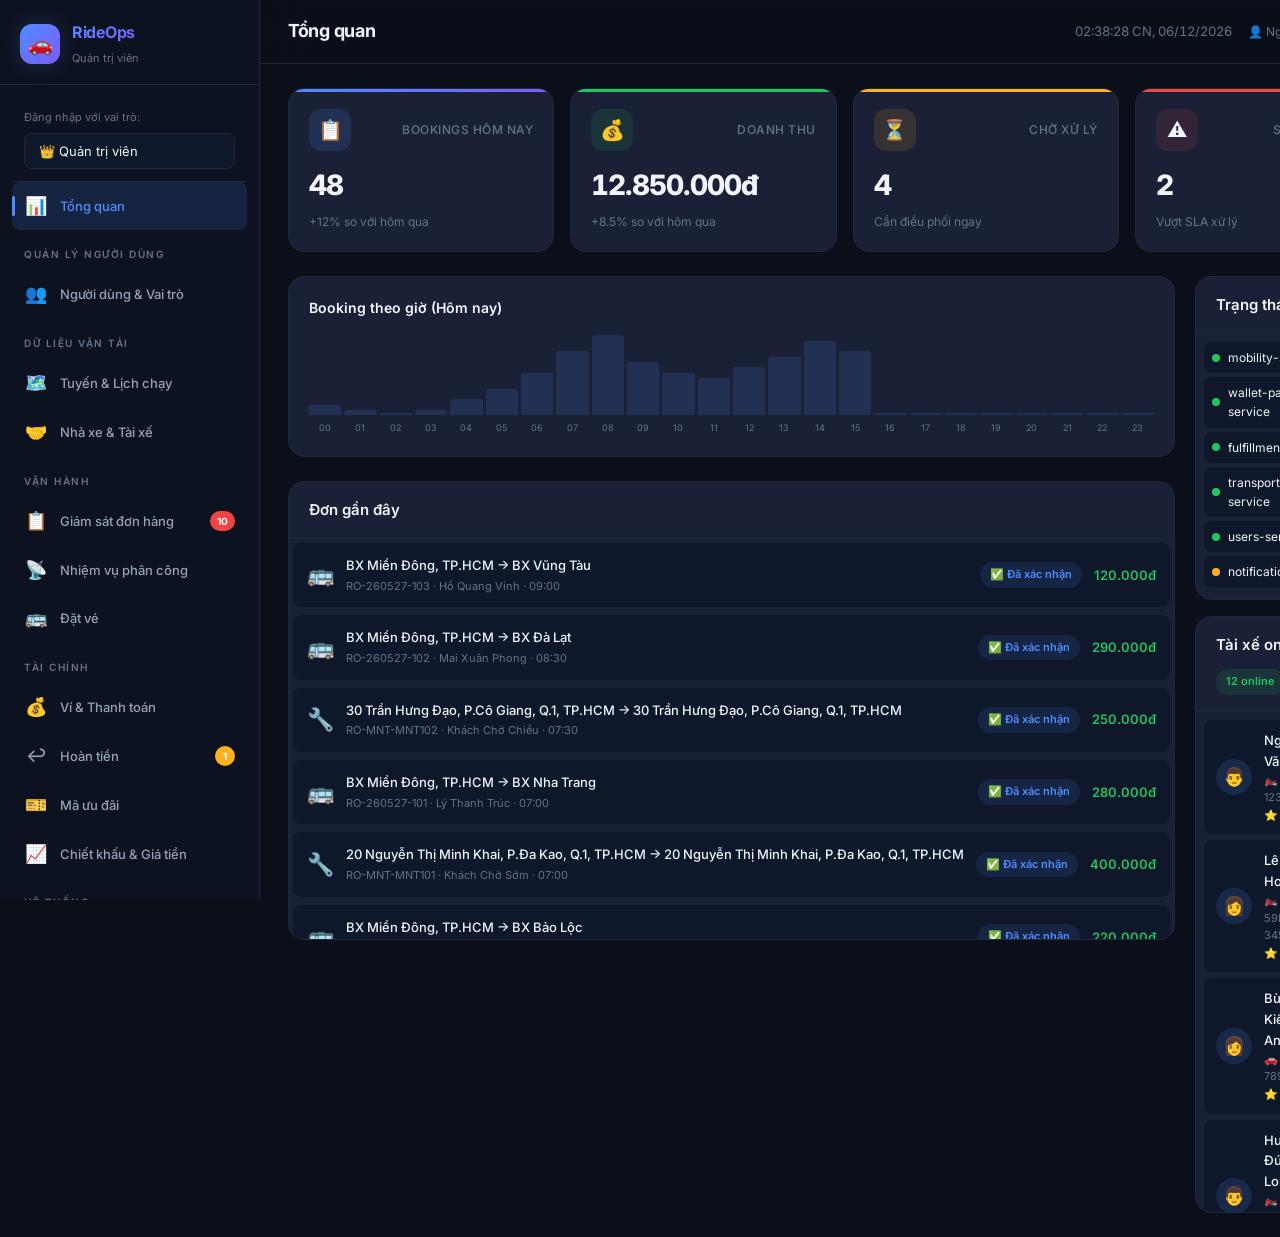
==== commit 6e141b7a: "Update UI: pricing, vehicle models, stops, inline booking forms" ====
--- a/ride-ops-dashboard/index.html
+++ b/ride-ops-dashboard/index.html
@@ -75,7 +75,7 @@
           <span class="nav-item-icon">🎫</span> Mã ưu đãi
         </div>
         <div class="nav-item" data-page="commissions" data-roles="ADMIN,FINANCE" data-perm="commission.view,commission.manage" onclick="navigateTo('commissions')">
-          <span class="nav-item-icon">📈</span> Chiết khấu
+          <span class="nav-item-icon">📈</span> Chiết khấu & Giá tiền
         </div>
 
         <div class="nav-section-title" data-perm="notification.view">Hệ thống</div>
@@ -176,14 +176,15 @@
           <div class="tabs" style="margin-bottom:20px">
             <button class="tab-btn active" data-tab="schedules" onclick="switchRouteTab('schedules', this)">📅 Lịch chạy</button>
             <button class="tab-btn" data-tab="routes" onclick="switchRouteTab('routes', this)">🗺️ Tuyến đường</button>
-            <button class="tab-btn" data-tab="seats" onclick="switchRouteTab('seats', this)">💺 Ghế</button>
+            <button class="tab-btn" data-tab="vehicle-models" onclick="switchRouteTab('vehicle-models', this)">🚐 Loại xe</button>
+            <button class="tab-btn" data-tab="stops" onclick="switchRouteTab('stops', this)">📍 Điểm dừng</button>
           </div>
 
           <!-- Schedules Tab (Default) -->
           <div id="routes-tab-schedules">
             <div class="table-container">
               <div class="table-header"><span class="table-title">Lịch chạy</span>
-                <div class="table-actions"><button class="btn btn-sm btn-primary" onclick="openModal('schedule-create-modal')">➕ Thêm lịch</button></div>
+                <div class="table-actions"><button class="btn btn-sm btn-primary" onclick="openScheduleCreate()">➕ Thêm lịch</button></div>
               </div>
               <div class="table-wrapper">
                 <table><thead><tr><th>ID</th><th>Tuyến</th><th>Nhà xe</th><th>Giờ đi</th><th>Giờ đến</th><th>Loại xe</th><th>Ngày chạy</th><th>Thao tác</th></tr></thead>
@@ -196,24 +197,37 @@
           <div id="routes-tab-routes" style="display:none">
             <div class="table-container">
               <div class="table-header"><span class="table-title">Tuyến đường</span>
-                <div class="table-actions"><button class="btn btn-primary">➕ Thêm tuyến</button></div>
-              </div>
-              <div class="table-wrapper">
-                <table><thead><tr><th>ID</th><th>Tuyến</th><th>Khoảng cách</th><th>Thời gian</th><th>Điểm dừng</th><th>Nhà xe</th><th>Trạng thái</th></tr></thead>
+                <div class="table-actions"><button class="btn btn-primary" onclick="openRouteCreate()">➕ Thêm tuyến</button></div>
+              </div>
+              <div class="table-wrapper">
+                <table><thead><tr><th>ID</th><th>Tuyến</th><th>Khoảng cách</th><th>Thời gian</th><th>Điểm đi</th><th>Điểm đến</th><th>Điểm dừng</th><th>Trạng thái</th></tr></thead>
                 <tbody id="routes-table-body"></tbody></table>
               </div>
             </div>
           </div>
 
-          <!-- Seats Tab -->
-          <div id="routes-tab-seats" style="display:none">
-            <div class="table-container">
-              <div class="table-header"><span class="table-title">Sơ đồ ghế</span>
-                <div class="table-actions"><button class="btn btn-primary">➕ Thêm ghế</button></div>
-              </div>
-              <div class="table-wrapper">
-                <table><thead><tr><th>ID</th><th>Tên</th><th>Loại</th><th>Tổng ghế</th></tr></thead>
-                <tbody id="seats-table-body"></tbody></table>
+          <!-- Vehicle Models Tab -->
+          <div id="routes-tab-vehicle-models" style="display:none">
+            <div class="table-container">
+              <div class="table-header"><span class="table-title">Loại xe (thay cho Ghế)</span>
+                <div class="table-actions"><button class="btn btn-primary" onclick="openVehicleModelCreate()">➕ Thêm loại xe</button></div>
+              </div>
+              <div class="table-wrapper">
+                <table><thead><tr><th>ID</th><th>Tên</th><th>Dịch vụ</th><th>Phân loại</th><th>Số ghế</th><th>Hành lý</th><th>Mô tả</th><th>Trạng thái</th><th>Thao tác</th></tr></thead>
+                <tbody id="vehicle-models-table-body"></tbody></table>
+              </div>
+            </div>
+          </div>
+
+          <!-- Stops Tab -->
+          <div id="routes-tab-stops" style="display:none">
+            <div class="table-container">
+              <div class="table-header"><span class="table-title">Điểm dừng</span>
+                <div class="table-actions"><button class="btn btn-primary" onclick="openStopCreate()">➕ Thêm điểm dừng</button></div>
+              </div>
+              <div class="table-wrapper">
+                <table><thead><tr><th>ID</th><th>Tên điểm dừng</th><th>Địa chỉ</th><th>Quận/Huyện</th><th>Tỉnh/Thành</th><th>Thao tác</th></tr></thead>
+                <tbody id="stops-table-body"></tbody></table>
               </div>
             </div>
           </div>
@@ -387,75 +401,56 @@
 
           <!-- INTERCITY TAB -->
           <div id="booking-tab-intercity">
-            <div style="display:flex;justify-content:space-between;align-items:center;margin-bottom:16px">
-              <h3 style="margin:0">Danh sách chuyến xe</h3>
-                          </div>
-            <div class="intercity-search">
-              <div class="search-route">
-                <div class="route-input">
-                  <label>Điểm đi</label>
-                  <select class="input" id="intercity-origin"></select>
-                </div>
-                <button class="route-swap" onclick="swapRoute()">⇄</button>
-                <div class="route-input">
-                  <label>Điểm đến</label>
-                  <select class="input" id="intercity-destination"></select>
-                </div>
-              </div>
-              <div class="search-date-time">
-                <div class="input-group">
-                  <label>Ngày đi</label>
-                  <input type="date" class="input" id="intercity-date">
-                </div>
-                <div class="input-group">
-                  <label>Số khách</label>
-                  <select class="input" id="intercity-passengers">
-                    <option value="1">1 khách</option>
-                    <option value="2">2 khách</option>
-                    <option value="3">3 khách</option>
-                    <option value="4">4 khách</option>
-                    <option value="5">5 khách</option>
-                  </select>
-                </div>
-              </div>
-              <button class="btn btn-primary" style="width:100%;margin-top:16px" onclick="searchIntercityTrips()">🔍 Tìm chuyến</button>
+            <div class="booking-search-bar">
+              <div class="bsb-field"><label>Điểm đi</label><select class="input" id="intercity-origin"></select></div>
+              <button class="route-swap" onclick="swapRoute()" title="Đổi chiều">⇄</button>
+              <div class="bsb-field"><label>Điểm đến</label><select class="input" id="intercity-destination"></select></div>
+              <div class="bsb-field"><label>Ngày đi</label><input type="date" class="input" id="intercity-date"></div>
+              <div class="bsb-field"><label>Số khách</label><select class="input" id="intercity-passengers"><option value="1">1 khách</option><option value="2">2 khách</option><option value="3">3 khách</option><option value="4">4 khách</option><option value="5">5 khách</option></select></div>
+              <button class="btn btn-primary bsb-submit" onclick="searchIntercityTrips()">🔍 Tìm chuyến</button>
             </div>
             <div class="search-results" id="intercity-results"></div>
           </div>
 
           <!-- REGISTRATION TAB -->
           <div id="booking-tab-registration" style="display:none">
-            <div class="registration-form" style="max-width:800px">
-              <div class="form-header" style="margin-bottom:20px">
-                <h3 style="margin:0">📋 Tạo đơn đăng kiểm hộ</h3>
-              </div>
-              <div class="form-grid" style="display:grid;grid-template-columns:1fr 1fr;gap:16px">
+            <div class="inline-form-card">
+              <div class="inline-form-card-header"><span class="inline-form-card-title">📋 Tạo đơn đăng kiểm hộ</span></div>
+              <div class="form-grid-3">
                 <div class="input-group"><label>Biển số xe *</label><input type="text" class="input" id="reg-plate" placeholder="51A-123.45"></div>
                 <div class="input-group"><label>Loại xe *</label><select class="input" id="reg-vehicle-type"><option value="car">Ô tô con</option><option value="truck">Ô tô tải</option><option value="bus">Ô tô khách</option></select></div>
+                <div class="input-group"><label>⛽ Loại động cơ *</label><select class="input" id="reg-engine-type"><option value="gasoline">⛽ Xăng</option><option value="electric">🔋 Điện</option><option value="diesel">🛢️ Dầu</option><option value="hybrid">⚡ Hybrid</option></select></div>
                 <div class="input-group"><label>Họ tên chủ xe *</label><input type="text" class="input" id="reg-owner-name" placeholder="Nguyễn Văn A"></div>
                 <div class="input-group"><label>Số điện thoại *</label><input type="tel" class="input" id="reg-owner-phone" placeholder="0901234567"></div>
-                <div class="input-group"><label>Địa chỉ đăng ký *</label><input type="text" class="input" id="reg-address" placeholder="123 Lê Lợi, Q.1, TP.HCM"></div>
                 <div class="input-group"><label>Ngày hết hạn đăng kiểm</label><input type="date" class="input" id="reg-expire-date"></div>
-                <div class="input-group"><label>Trung tâm đăng kiểm *</label><select class="input" id="reg-center"><option value="">Chọn trung tâm</option><option value="50-05V">TTĐK 50-05V (Q.3, TP.HCM)</option><option value="50-06V">TTĐK 50-06V (Q.6, TP.HCM)</option><option value="50-07V">TTĐK 50-07V (Thủ Đức)</option><option value="50-08V">TTĐK 50-08V (Bình Thạnh)</option></select></div>
+                <div class="input-group" style="grid-column:span 2"><label>📍 Địa chỉ nhận xe *</label><input type="text" class="input" id="reg-pickup-address" placeholder="VD: 12 Hai Bà Trưng, Q.1, TP.HCM"></div>
+                <div class="input-group"><label>Dịch vụ đăng kiểm</label><select class="input" id="reg-service"><option value="normal">Đăng kiểm thường (350.000đ)</option><option value="express">Đăng kiểm nhanh (500.000đ)</option><option value="home">Đăng kiểm tại nhà (700.000đ)</option></select></div>
                 <div class="input-group"><label>Ngày đặt lịch *</label><input type="date" class="input" id="reg-booking-date"></div>
                 <div class="input-group"><label>Giờ đặt lịch *</label><select class="input" id="reg-booking-time"><option value="07:00">07:00</option><option value="08:00">08:00</option><option value="09:00">09:00</option><option value="10:00">10:00</option><option value="13:00">13:00</option><option value="14:00">14:00</option></select></div>
-                <div class="input-group"><label>Dịch vụ đăng kiểm</label><select class="input" id="reg-service"><option value="normal">Đăng kiểm thường (350.000đ)</option><option value="express">Đăng kiểm nhanh (500.000đ)</option><option value="home">Đăng kiểm tại nhà (700.000đ)</option></select></div>
-                <div class="input-group full-width"><label>Ghi chú</label><textarea class="input" id="reg-notes" rows="2" placeholder="Yêu cầu thêm..."></textarea></div>
-              </div>
-              <div style="margin-top:20px;display:flex;gap:12px;justify-content:flex-end">
+                <div class="input-group" style="grid-column:span 3"><label>Ghi chú</label><input type="text" class="input" id="reg-notes" placeholder="Yêu cầu thêm..."></div>
+              </div>
+              <div class="inline-form-actions">
                 <button class="btn btn-outline" onclick="clearRegistrationForm()">Xóa</button>
                 <button class="btn btn-primary" onclick="createRegistrationOrder()">📋 Tạo đơn</button>
               </div>
             </div>
 
-            <div class="table-container" style="margin-top:30px">
-              <div class="table-header"><span class="table-title">Danh sách đăng kiểm hộ</span>
+            <div class="table-container">
+              <div class="table-header">
+                <span class="table-title">Danh sách đơn đăng kiểm</span>
                 <div class="table-actions">
-                  <div class="search-box"><input type="search" placeholder="Tìm kiếm..." id="registration-search" oninput="renderRegistrations()"></div>
+                  <select class="input" id="registration-status-filter" onchange="renderRegistrations()" style="height:36px;padding:0 10px">
+                    <option value="">Tất cả trạng thái</option>
+                    <option value="pending">⏳ Chờ xác nhận</option>
+                    <option value="confirmed">✅ Đã xác nhận</option>
+                    <option value="completed">🏁 Hoàn thành</option>
+                    <option value="cancelled">❌ Đã hủy</option>
+                  </select>
+                  <div class="search-box"><input type="search" placeholder="🔍 Biển số / Chủ xe / SĐT..." id="registration-search" oninput="renderRegistrations()"></div>
                 </div>
               </div>
               <div class="table-wrapper">
-                <table><thead><tr><th>Mã đơn</th><th>Biển số</th><th>Chủ xe</th><th>SĐT</th><th>Trung tâm</th><th>Ngày đặt</th><th>Dịch vụ</th><th>Giá</th><th>Trạng thái</th><th>Thao tác</th></tr></thead>
+                <table><thead><tr><th>Mã đơn</th><th>Biển số</th><th>Chủ xe</th><th>SĐT</th><th>📍 Địa chỉ nhận xe</th><th>⛽ Động cơ</th><th>Ngày đặt</th><th>Dịch vụ</th><th>Giá</th><th>Trạng thái</th><th>Thao tác</th></tr></thead>
                 <tbody id="registrations-table-body"></tbody></table>
               </div>
             </div>
@@ -463,37 +458,43 @@
 
           <!-- MAINTENANCE TAB -->
           <div id="booking-tab-maintenance" style="display:none">
-            <div class="registration-form" style="max-width:800px">
-              <div class="form-header" style="margin-bottom:20px">
-                <h3 style="margin:0">🔧 Tạo đơn bảo dưỡng</h3>
-              </div>
-              <div class="form-grid" style="display:grid;grid-template-columns:1fr 1fr;gap:16px">
+            <div class="inline-form-card">
+              <div class="inline-form-card-header"><span class="inline-form-card-title">🔧 Tạo đơn bảo dưỡng hộ</span></div>
+              <div class="form-grid-3">
                 <div class="input-group"><label>Biển số xe *</label><input type="text" class="input" id="mnt-plate" placeholder="51A-123.45"></div>
                 <div class="input-group"><label>Loại xe *</label><select class="input" id="mnt-vehicle-type"><option value="car">Ô tô con</option><option value="truck">Ô tô tải</option><option value="bus">Ô tô khách</option></select></div>
+                <div class="input-group"><label>⛽ Loại động cơ *</label><select class="input" id="mnt-engine-type"><option value="gasoline">⛽ Xăng</option><option value="electric">🔋 Điện</option><option value="diesel">🛢️ Dầu</option><option value="hybrid">⚡ Hybrid</option></select></div>
                 <div class="input-group"><label>Họ tên chủ xe *</label><input type="text" class="input" id="mnt-owner-name" placeholder="Nguyễn Văn A"></div>
                 <div class="input-group"><label>Số điện thoại *</label><input type="tel" class="input" id="mnt-owner-phone" placeholder="0901234567"></div>
-                <div class="input-group"><label>Địa chỉ *</label><input type="text" class="input" id="mnt-address" placeholder="123 Lê Lợi, Q.1, TP.HCM"></div>
                 <div class="input-group"><label>Số km hiện tại</label><input type="number" class="input" id="mnt-mileage" placeholder="50000"></div>
-                <div class="input-group"><label>Gara/Trung tâm *</label><select class="input" id="mnt-center"><option value="">Chọn gara</option><option value="GARA-A1">Gara A1 (Q.1)</option><option value="GARA-B2">Gara B2 (Q.3)</option><option value="GARA-C3">Gara C3 (Tân Bình)</option><option value="GARA-D4">Gara D4 (Q.7)</option><option value="GARA-E5">Gara E5 (Phú Nhuận)</option></select></div>
+                <div class="input-group" style="grid-column:span 2"><label>📍 Địa chỉ nhận xe *</label><input type="text" class="input" id="mnt-pickup-address" placeholder="VD: 12 Hai Bà Trưng, Q.1, TP.HCM"></div>
+                <div class="input-group"><label>Dịch vụ bảo dưỡng</label><select class="input" id="mnt-service"><option value="basic">Bảo dưỡng cơ bản (400.000đ)</option><option value="full">Bảo dưỡng toàn diện (1.200.000đ)</option><option value="oil_change">Thay nhớt (250.000đ)</option><option value="tire">Lốp + cân chỉnh (800.000đ)</option></select></div>
                 <div class="input-group"><label>Ngày đặt lịch *</label><input type="date" class="input" id="mnt-booking-date"></div>
                 <div class="input-group"><label>Giờ đặt lịch *</label><select class="input" id="mnt-booking-time"><option value="07:00">07:00</option><option value="08:00">08:00</option><option value="09:00">09:00</option><option value="10:00">10:00</option><option value="13:00">13:00</option><option value="14:00">14:00</option><option value="15:00">15:00</option></select></div>
-                <div class="input-group"><label>Dịch vụ bảo dưỡng</label><select class="input" id="mnt-service"><option value="basic">Bảo dưỡng cơ bản (400.000đ)</option><option value="full">Bảo dưỡng toàn diện (1.200.000đ)</option><option value="oil_change">Thay nhớt (250.000đ)</option><option value="tire">Lốp + cân chỉnh (800.000đ)</option></select></div>
-                <div class="input-group full-width"><label>Ghi chú</label><textarea class="input" id="mnt-notes" rows="2" placeholder="Yêu cầu thêm..."></textarea></div>
-              </div>
-              <div style="margin-top:20px;display:flex;gap:12px;justify-content:flex-end">
+                <div class="input-group" style="grid-column:span 3"><label>Ghi chú</label><input type="text" class="input" id="mnt-notes" placeholder="Yêu cầu thêm..."></div>
+              </div>
+              <div class="inline-form-actions">
                 <button class="btn btn-outline" onclick="clearMaintenanceForm()">Xóa</button>
                 <button class="btn btn-primary" onclick="createMaintenanceOrder()">🔧 Tạo đơn</button>
               </div>
             </div>
 
-            <div class="table-container" style="margin-top:30px">
-              <div class="table-header"><span class="table-title">Danh sách bảo dưỡng</span>
+            <div class="table-container">
+              <div class="table-header">
+                <span class="table-title">Danh sách đơn bảo dưỡng</span>
                 <div class="table-actions">
-                  <div class="search-box"><input type="search" placeholder="Tìm kiếm..." id="maintenance-search" oninput="renderMaintenance()"></div>
+                  <select class="input" id="maintenance-status-filter" onchange="renderMaintenance()" style="height:36px;padding:0 10px">
+                    <option value="">Tất cả trạng thái</option>
+                    <option value="pending">⏳ Chờ xác nhận</option>
+                    <option value="confirmed">✅ Đã xác nhận</option>
+                    <option value="completed">🏁 Hoàn thành</option>
+                    <option value="cancelled">❌ Đã hủy</option>
+                  </select>
+                  <div class="search-box"><input type="search" placeholder="🔍 Biển số / Chủ xe / SĐT..." id="maintenance-search" oninput="renderMaintenance()"></div>
                 </div>
               </div>
               <div class="table-wrapper">
-                <table><thead><tr><th>Mã đơn</th><th>Biển số</th><th>Chủ xe</th><th>SĐT</th><th>Gara</th><th>Ngày đặt</th><th>Dịch vụ</th><th>Giá</th><th>Trạng thái</th><th>Thao tác</th></tr></thead>
+                <table><thead><tr><th>Mã đơn</th><th>Biển số</th><th>Chủ xe</th><th>SĐT</th><th>📍 Địa chỉ nhận xe</th><th>⛽ Động cơ</th><th>Ngày đặt</th><th>Dịch vụ</th><th>Giá</th><th>Trạng thái</th><th>Thao tác</th></tr></thead>
                 <tbody id="maintenance-table-body"></tbody></table>
               </div>
             </div>
@@ -552,13 +553,33 @@
 
         <!-- ===== COMMISSIONS ===== -->
         <div class="page" id="page-commissions">
-          <div class="commission-cards" id="commission-config"></div>
-          <div class="table-container">
-            <div class="table-header"><span class="table-title">Lịch sử chiết khấu</span></div>
-            <div class="table-wrapper">
-              <table><thead><tr><th>ID</th><th>Booking</th><th>Tài xế</th><th>Loại xe</th><th>Giá chuyến</th><th>Tỉ lệ</th><th>Chiết khấu</th><th>Thời gian</th></tr></thead>
-              <tbody id="commission-history-body"></tbody></table>
-            </div>
+          <div class="tabs" style="margin-bottom:20px">
+            <button class="tab-btn active" data-tab="commission" onclick="switchCommissionTab('commission', this)">📈 Chiết khấu (phí dịch vụ)</button>
+            <button class="tab-btn" data-tab="pricing" onclick="switchCommissionTab('pricing', this)">💵 Giá tiền</button>
+          </div>
+
+          <!-- Tab: Chiết khấu -->
+          <div id="commissions-tab-commission" class="commissions-tab-panel is-active">
+            <div class="commission-cards" id="commission-config"></div>
+            <div class="table-container">
+              <div class="table-header"><span class="table-title">Lịch sử chiết khấu</span></div>
+              <div class="table-wrapper">
+                <table><thead><tr><th>ID</th><th>Booking</th><th>Tài xế</th><th>Loại xe</th><th>Tổng tiền</th><th>💸 Tài xế nhận (chiết khấu)</th><th>🏢 Phí dịch vụ</th><th>Thời gian</th></tr></thead>
+                <tbody id="commission-history-body"></tbody></table>
+              </div>
+            </div>
+          </div>
+
+          <!-- Tab: Giá tiền -->
+          <div id="commissions-tab-pricing" class="commissions-tab-panel">
+            <div class="tabs" style="margin-bottom:20px" id="pricing-sub-tabs">
+              <button class="tab-btn active" data-ptab="BIKE" onclick="switchPricingTab('BIKE', this)">🏍️ Xe máy</button>
+              <button class="tab-btn" data-ptab="CAR" onclick="switchPricingTab('CAR', this)">🚗 Xe hơi</button>
+              <button class="tab-btn" data-ptab="INTERCITY" onclick="switchPricingTab('INTERCITY', this)">🚌 Liên tỉnh</button>
+              <button class="tab-btn" data-ptab="SERVICE_ORDER" onclick="switchPricingTab('SERVICE_ORDER', this)">📋 Đăng kiểm hộ</button>
+              <button class="tab-btn" data-ptab="MAINTENANCE_ORDER" onclick="switchPricingTab('MAINTENANCE_ORDER', this)">🔧 Bảo dưỡng hộ</button>
+            </div>
+            <div id="pricing-panel"></div>
           </div>
         </div>
 
@@ -756,7 +777,7 @@
           <div class="input-group"><label>Nhà xe *</label><select class="input" id="schedule-operator"><option value="">Chọn nhà xe</option></select></div>
           <div class="input-group"><label>Giờ khởi hành *</label><input type="time" class="input" id="schedule-departure"></div>
           <div class="input-group"><label>Giờ đến (dự kiến) *</label><input type="time" class="input" id="schedule-arrival"></div>
-          <div class="input-group"><label>Loại xe/ghế *</label><select class="input" id="schedule-seat-layout"><option value="SL001">Ghế ngồi 45 chỗ</option><option value="SL002">Giường nằm 36 chỗ</option><option value="SL003">Limousine 22 chỗ</option></select></div>
+          <div class="input-group"><label>🚐 Loại xe *</label><select class="input" id="schedule-vehicle-model"><option value="">Chọn loại xe</option></select><div class="text-muted" style="font-size:11px;margin-top:4px" id="schedule-vehicle-info"></div></div>
           <div class="input-group"><label>Ngày chạy *</label><select class="input" id="schedule-days" multiple style="height:80px"><option value="Mon">Thứ 2</option><option value="Tue">Thứ 3</option><option value="Wed">Thứ 4</option><option value="Thu">Thứ 5</option><option value="Fri">Thứ 6</option><option value="Sat">Thứ 7</option><option value="Sun">Chủ nhật</option></select></div>
           <div class="input-group full-width"><label>Trạng thái</label><select class="input" id="schedule-status"><option value="active">Hoạt động</option><option value="inactive">Tạm dừng</option></select></div>
         </div>
@@ -830,6 +851,133 @@
     </div>
   </div>
 
+  <!-- Commission Edit Modal -->
+  <div class="modal-overlay" id="commission-edit-modal">
+    <div class="modal" style="max-width:480px">
+      <div class="modal-header">
+        <span class="modal-title">✏️ Chỉnh sửa chiết khấu</span>
+        <button class="modal-close" onclick="closeModal('commission-edit-modal')">✕</button>
+      </div>
+      <div class="modal-body">
+        <input type="hidden" id="ce-id">
+        <div class="input-group mb-20">
+          <label>Loại dịch vụ</label>
+          <div id="ce-service" style="padding:12px;background:var(--bg-input);border-radius:var(--radius-sm);font-weight:600"></div>
+        </div>
+        <div class="input-group mb-20">
+          <label>Mô tả</label>
+          <input type="text" id="ce-desc" placeholder="Mô tả chiết khấu">
+        </div>
+        <div class="input-group mb-20">
+          <label>💸 Tài xế nhận (chiết khấu) — %</label>
+          <input type="number" id="ce-driver-rate" min="0" max="100" step="1" oninput="syncCommissionEdit('driver')">
+        </div>
+        <div class="input-group mb-20">
+          <label>🏢 Phí dịch vụ — %</label>
+          <input type="number" id="ce-fee-rate" min="0" max="100" step="1" oninput="syncCommissionEdit('fee')">
+        </div>
+        <div style="padding:12px;background:var(--bg-input);border-radius:var(--radius-sm);font-size:13px;color:var(--text-muted)">
+          <div>Tổng phải bằng <b>100%</b>. Khi sửa 1 ô, ô còn lại tự cập nhật.</div>
+          <div style="margin-top:8px">Ví dụ chuyến <b>100.000đ</b>: TX nhận <b class="text-success" id="ce-preview-driver">—</b> · phí <b class="text-warning" id="ce-preview-fee">—</b></div>
+        </div>
+      </div>
+      <div class="modal-footer">
+        <button class="btn btn-outline" onclick="closeModal('commission-edit-modal')">Hủy</button>
+        <button class="btn btn-primary" onclick="saveCommissionEdit()">💾 Lưu</button>
+      </div>
+    </div>
+  </div>
+
+  <!-- Vehicle Model Create Modal -->
+  <div class="modal-overlay" id="vehicle-model-modal">
+    <div class="modal" style="max-width:560px">
+      <div class="modal-header"><span class="modal-title">🚐 Thêm loại xe</span><button class="modal-close" onclick="closeModal('vehicle-model-modal')">✕</button></div>
+      <div class="modal-body">
+        <div class="form-grid" style="display:grid;grid-template-columns:1fr 1fr;gap:16px">
+          <div class="input-group"><label>Tên *</label><input type="text" class="input" id="vm-name" placeholder="VD: Limousine 22 chỗ"></div>
+          <div class="input-group"><label>Loại dịch vụ *</label><select class="input" id="vm-service-type"><option value="BIKE">🏍️ Xe máy</option><option value="CAR">🚗 Xe hơi</option><option value="INTERCITY" selected>🚌 Liên tỉnh</option></select></div>
+          <div class="input-group"><label>Phân loại *</label><select class="input" id="vm-category"><option value="seat">💺 Ghế ngồi</option><option value="sleeper">🛏️ Giường nằm</option><option value="limo_seat">🚐 Limousine ngồi</option><option value="limo_sleeper">🛌 Limousine nằm</option><option value="other">🚗 Khác</option></select></div>
+          <div class="input-group"><label>Số ghế *</label><input type="number" class="input" id="vm-seats" min="1" placeholder="22"></div>
+          <div class="input-group"><label>Trạng thái *</label><select class="input" id="vm-status"><option value="active">Hoạt động</option><option value="inactive">Tạm ngừng</option></select></div>
+          <div class="input-group"><label>Sức chứa hành lý</label><input type="text" class="input" id="vm-luggage" placeholder="VD: 20kg/khách"></div>
+          <div class="input-group full-width" style="grid-column:1/-1"><label>Mô tả</label><textarea class="input" id="vm-description" rows="2" placeholder="Mô tả thêm..."></textarea></div>
+        </div>
+      </div>
+      <div class="modal-footer">
+        <button class="btn btn-outline" onclick="closeModal('vehicle-model-modal')">Hủy</button>
+        <button class="btn btn-primary" onclick="createVehicleModel()">💾 Lưu</button>
+      </div>
+    </div>
+  </div>
+
+  <!-- Stop Create Modal -->
+  <div class="modal-overlay" id="stop-modal">
+    <div class="modal" style="max-width:520px">
+      <div class="modal-header"><span class="modal-title">📍 Thêm điểm dừng</span><button class="modal-close" onclick="closeModal('stop-modal')">✕</button></div>
+      <div class="modal-body">
+        <div class="input-group mb-20"><label>Tên điểm dừng *</label><input type="text" class="input" id="stop-name" placeholder="VD: BX Miền Đông"></div>
+        <div class="input-group mb-20"><label>Địa chỉ cụ thể *</label><input type="text" class="input" id="stop-address" placeholder="VD: 292 Đinh Bộ Lĩnh, P.26"></div>
+        <div class="form-grid" style="display:grid;grid-template-columns:1fr 1fr;gap:16px">
+          <div class="input-group"><label>Quận/Huyện *</label><input type="text" class="input" id="stop-district" placeholder="VD: Bình Thạnh"></div>
+          <div class="input-group"><label>Tỉnh/Thành *</label><input type="text" class="input" id="stop-province" placeholder="VD: TP.HCM"></div>
+        </div>
+      </div>
+      <div class="modal-footer">
+        <button class="btn btn-outline" onclick="closeModal('stop-modal')">Hủy</button>
+        <button class="btn btn-primary" onclick="createStop()">💾 Lưu</button>
+      </div>
+    </div>
+  </div>
+
+  <!-- Route Create Modal -->
+  <div class="modal-overlay" id="route-modal">
+    <div class="modal" style="max-width:640px">
+      <div class="modal-header"><span class="modal-title">🗺️ Thêm tuyến đường</span><button class="modal-close" onclick="closeModal('route-modal')">✕</button></div>
+      <div class="modal-body">
+        <div class="form-grid" style="display:grid;grid-template-columns:1fr 1fr;gap:16px">
+          <div class="input-group full-width" style="grid-column:1/-1"><label>Tên tuyến đường *</label><input type="text" class="input" id="route-name" placeholder="VD: HCM - Đà Lạt"></div>
+          <div class="input-group"><label>Khoảng cách (km) *</label><input type="number" class="input" id="route-distance" min="1" placeholder="305"></div>
+          <div class="input-group"><label>Thời gian *</label><input type="text" class="input" id="route-duration" placeholder="VD: 7h"></div>
+          <div class="input-group"><label>Điểm đi - Quận/Huyện *</label><input type="text" class="input" id="route-origin-district" placeholder="VD: Bình Thạnh" oninput="filterRouteStops()"></div>
+          <div class="input-group"><label>Điểm đi - Tỉnh/Thành *</label><input type="text" class="input" id="route-origin-province" placeholder="VD: TP.HCM"></div>
+          <div class="input-group"><label>Điểm đến - Quận/Huyện *</label><input type="text" class="input" id="route-dest-district" placeholder="VD: TP.Đà Lạt" oninput="filterRouteStops()"></div>
+          <div class="input-group"><label>Điểm đến - Tỉnh/Thành *</label><input type="text" class="input" id="route-dest-province" placeholder="VD: Lâm Đồng"></div>
+          <div class="input-group full-width" style="grid-column:1/-1">
+            <label>📍 Điểm đón & điểm dừng (lọc theo quận của Điểm đi → Điểm đến)</label>
+            <div id="route-stops-picker" style="max-height:200px;overflow-y:auto;border:1px solid var(--border-color);border-radius:var(--radius-sm);padding:8px;background:var(--bg-input)">
+              <div class="text-muted" style="font-size:12px">Nhập quận của Điểm đi & Điểm đến để hiển thị điểm dừng phù hợp.</div>
+            </div>
+          </div>
+          <div class="input-group"><label>Trạng thái</label><select class="input" id="route-status"><option value="active">Hoạt động</option><option value="inactive">Tạm ngừng</option></select></div>
+        </div>
+      </div>
+      <div class="modal-footer">
+        <button class="btn btn-outline" onclick="closeModal('route-modal')">Hủy</button>
+        <button class="btn btn-primary" onclick="createRoute()">💾 Lưu</button>
+      </div>
+    </div>
+  </div>
+
+  <!-- Pricing Add/Edit Modal -->
+  <div class="modal-overlay" id="pricing-form-modal">
+    <div class="modal" style="max-width:520px">
+      <div class="modal-header">
+        <span class="modal-title" id="pf-title">Thêm</span>
+        <button class="modal-close" onclick="closeModal('pricing-form-modal')">✕</button>
+      </div>
+      <div class="modal-body">
+        <input type="hidden" id="pf-type-input">
+        <input type="hidden" id="pf-kind-input">
+        <input type="hidden" id="pf-id-input">
+        <div id="pf-body"></div>
+      </div>
+      <div class="modal-footer">
+        <button class="btn btn-outline" onclick="closeModal('pricing-form-modal')">Hủy</button>
+        <button class="btn btn-primary" onclick="savePricingForm()">💾 Lưu</button>
+      </div>
+    </div>
+  </div>
+
   <script src="data.js"></script>
   <script src="app.js"></script>
 </body>
--- a/ride-ops-dashboard/style.css
+++ b/ride-ops-dashboard/style.css
@@ -1111,6 +1111,9 @@
   margin-bottom: 24px;
 }
 
+.commissions-tab-panel { display: none; }
+.commissions-tab-panel.is-active { display: block; }
+
 .commission-card {
   background: var(--bg-card);
   border: 1px solid var(--border-color);
@@ -1164,6 +1167,61 @@
   font-size: 16px;
   color: var(--text-muted);
   font-weight: 500;
+}
+
+/* ---- Commission Split (Tài xế nhận / Phí dịch vụ) ---- */
+.commission-split {
+  margin: 14px 0 16px;
+  padding: 14px;
+  background: var(--bg-input);
+  border-radius: var(--radius-md);
+  border: 1px solid var(--border-color);
+}
+.commission-split-row {
+  display: flex;
+  justify-content: space-between;
+  align-items: center;
+  padding: 4px 0;
+}
+.commission-split-label {
+  font-size: 13px;
+  color: var(--text-secondary);
+  display: flex;
+  align-items: center;
+  gap: 6px;
+}
+.commission-split-hint {
+  font-size: 11px;
+  color: var(--text-muted);
+  font-style: italic;
+}
+.commission-split-value {
+  font-size: 20px;
+  font-weight: 800;
+  font-variant-numeric: tabular-nums;
+}
+.commission-split-row.driver .commission-split-value { color: var(--success, #16a34a); }
+.commission-split-row.fee .commission-split-value { color: var(--warning, #f59e0b); }
+.commission-split-bar {
+  height: 8px;
+  background: rgba(245, 158, 11, 0.25);
+  border-radius: 999px;
+  overflow: hidden;
+  margin: 6px 0;
+}
+.commission-split-bar-fill {
+  height: 100%;
+  background: linear-gradient(90deg, #16a34a, #22c55e);
+  border-radius: 999px;
+  transition: width var(--transition-normal);
+}
+.commission-split-example {
+  margin-top: 10px;
+  padding-top: 10px;
+  border-top: 1px dashed var(--border-color);
+  font-size: 12px;
+  color: var(--text-muted);
+  line-height: 1.5;
 }
 
 /* ---- Wallet Summary ---- */
@@ -1352,6 +1410,97 @@
   border-radius: var(--radius-lg);
   padding: 20px;
   margin-bottom: 24px;
+}
+
+/* ---- Inline Form Card (đăng kiểm / bảo dưỡng) ---- */
+.inline-form-card {
+  background: var(--bg-card);
+  border: 1px solid var(--border-color);
+  border-radius: var(--radius-lg);
+  padding: 16px 20px;
+  margin-bottom: 20px;
+}
+.inline-form-card-header {
+  display: flex;
+  justify-content: space-between;
+  align-items: center;
+  margin-bottom: 14px;
+  padding-bottom: 10px;
+  border-bottom: 1px solid var(--border-color);
+}
+.inline-form-card-title {
+  font-size: 14px;
+  font-weight: 700;
+  color: var(--text-primary);
+}
+.form-grid-3 {
+  display: grid;
+  grid-template-columns: repeat(3, 1fr);
+  gap: 12px 16px;
+}
+.form-grid-3 .input-group label {
+  font-size: 11px;
+  text-transform: uppercase;
+  letter-spacing: 0.3px;
+}
+.form-grid-3 .input { height: 36px; }
+.inline-form-actions {
+  display: flex;
+  gap: 10px;
+  justify-content: flex-end;
+  margin-top: 14px;
+  padding-top: 12px;
+  border-top: 1px dashed var(--border-color);
+}
+@media (max-width: 900px) {
+  .form-grid-3 { grid-template-columns: repeat(2, 1fr); }
+  .form-grid-3 .input-group[style*="span 3"],
+  .form-grid-3 .input-group[style*="span 2"] { grid-column: span 2 !important; }
+}
+
+/* ---- Booking Search Bar (gọn 1 hàng) ---- */
+.booking-search-bar {
+  display: grid;
+  grid-template-columns: 1.3fr auto 1.3fr 1fr 1fr auto;
+  gap: 10px;
+  align-items: end;
+  padding: 14px 16px;
+  background: var(--bg-card);
+  border: 1px solid var(--border-color);
+  border-radius: var(--radius-lg);
+  margin-bottom: 20px;
+}
+.booking-search-bar .bsb-field {
+  display: flex;
+  flex-direction: column;
+  gap: 4px;
+  min-width: 0;
+}
+.booking-search-bar .bsb-field label {
+  font-size: 11px;
+  font-weight: 500;
+  color: var(--text-muted);
+  text-transform: uppercase;
+  letter-spacing: 0.3px;
+}
+.booking-search-bar .input {
+  height: 38px;
+}
+.booking-search-bar .route-swap {
+  margin-bottom: 0;
+  align-self: end;
+  height: 38px;
+  width: 38px;
+}
+.booking-search-bar .bsb-submit {
+  height: 38px;
+  white-space: nowrap;
+  padding: 0 18px;
+}
+@media (max-width: 1100px) {
+  .booking-search-bar { grid-template-columns: 1fr 1fr; }
+  .booking-search-bar .route-swap { grid-column: span 2; justify-self: center; }
+  .booking-search-bar .bsb-submit { grid-column: span 2; }
 }
 
 .search-route {
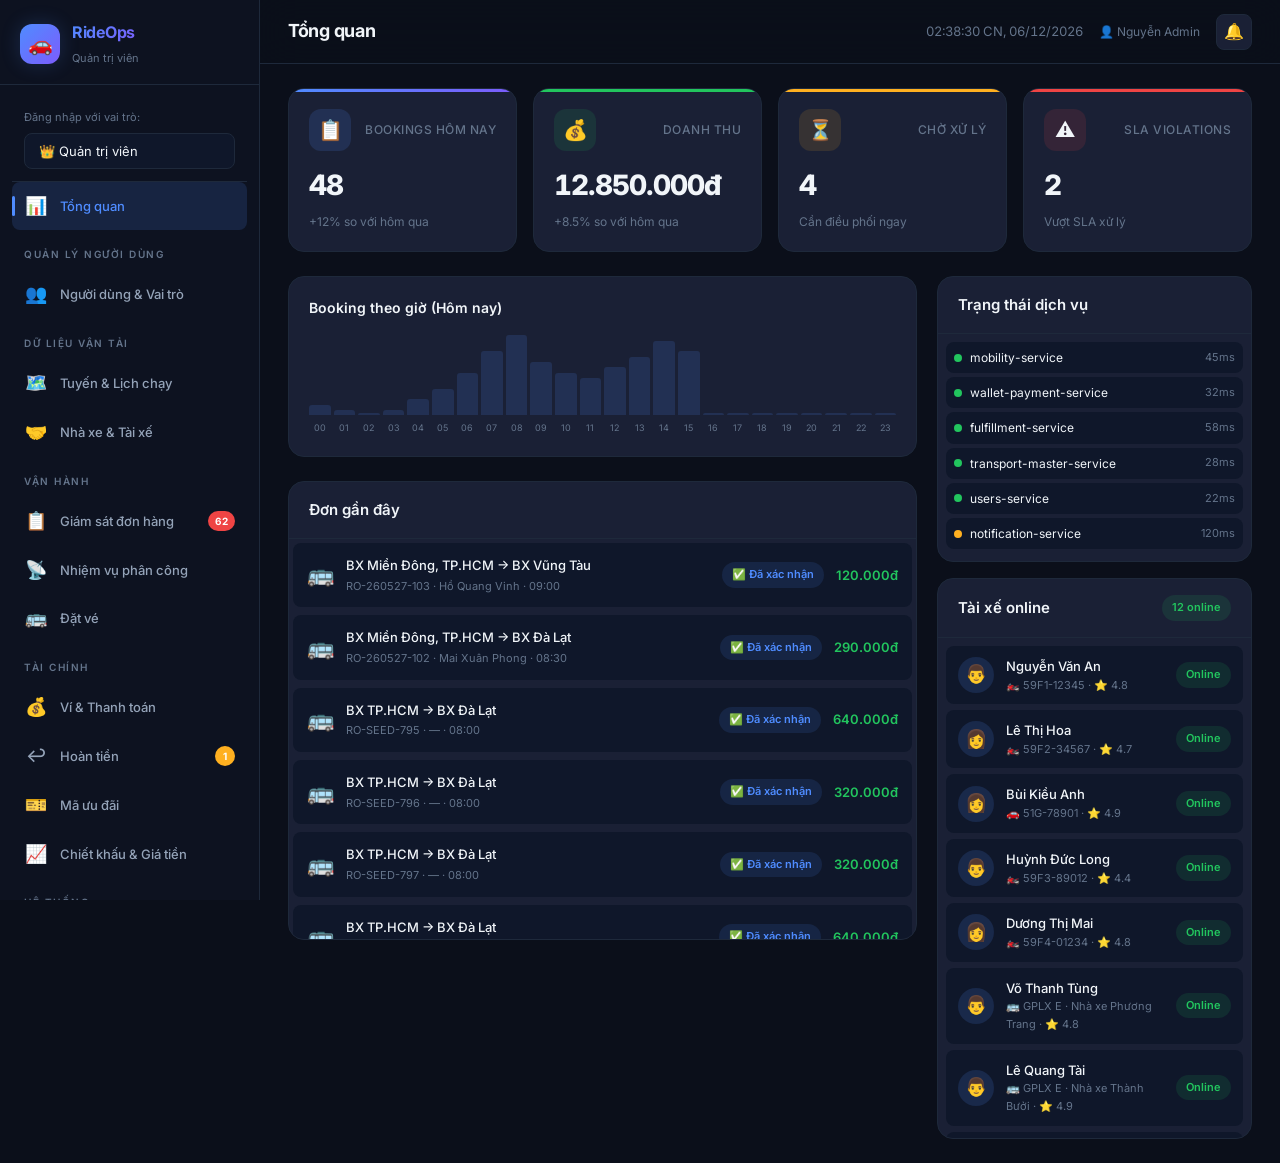
==== commit 4e47bb01: "UI: gộp form tạo đơn + chi tiết vé thành 1 khung, QR, vé liên tỉnh 3 cột, mock vé - Đăng kiểm/bảo dư" ====
--- a/ride-ops-dashboard/index.html
+++ b/ride-ops-dashboard/index.html
@@ -408,34 +408,39 @@
               <div class="bsb-field"><label>Ngày đi</label><input type="date" class="input" id="intercity-date"></div>
               <div class="bsb-field"><label>Số khách</label><select class="input" id="intercity-passengers"><option value="1">1 khách</option><option value="2">2 khách</option><option value="3">3 khách</option><option value="4">4 khách</option><option value="5">5 khách</option></select></div>
               <button class="btn btn-primary bsb-submit" onclick="searchIntercityTrips()">🔍 Tìm chuyến</button>
+              <button class="btn btn-outline bsb-submit" onclick="clearIntercityFilter()" title="Bỏ lọc, xem tất cả chuyến">↺ Xem tất cả</button>
             </div>
             <div class="search-results" id="intercity-results"></div>
           </div>
 
           <!-- REGISTRATION TAB -->
           <div id="booking-tab-registration" style="display:none">
-            <div class="inline-form-card">
-              <div class="inline-form-card-header"><span class="inline-form-card-title">📋 Tạo đơn đăng kiểm hộ</span></div>
-              <div class="form-grid-3">
-                <div class="input-group"><label>Biển số xe *</label><input type="text" class="input" id="reg-plate" placeholder="51A-123.45"></div>
-                <div class="input-group"><label>Loại xe *</label><select class="input" id="reg-vehicle-type"><option value="car">Ô tô con</option><option value="truck">Ô tô tải</option><option value="bus">Ô tô khách</option></select></div>
-                <div class="input-group"><label>⛽ Loại động cơ *</label><select class="input" id="reg-engine-type"><option value="gasoline">⛽ Xăng</option><option value="electric">🔋 Điện</option><option value="diesel">🛢️ Dầu</option><option value="hybrid">⚡ Hybrid</option></select></div>
-                <div class="input-group"><label>Họ tên chủ xe *</label><input type="text" class="input" id="reg-owner-name" placeholder="Nguyễn Văn A"></div>
-                <div class="input-group"><label>Số điện thoại *</label><input type="tel" class="input" id="reg-owner-phone" placeholder="0901234567"></div>
-                <div class="input-group"><label>Ngày hết hạn đăng kiểm</label><input type="date" class="input" id="reg-expire-date"></div>
-                <div class="input-group" style="grid-column:span 2"><label>📍 Địa chỉ nhận xe *</label><input type="text" class="input" id="reg-pickup-address" placeholder="VD: 12 Hai Bà Trưng, Q.1, TP.HCM"></div>
-                <div class="input-group"><label>Dịch vụ đăng kiểm</label><select class="input" id="reg-service"><option value="normal">Đăng kiểm thường (350.000đ)</option><option value="express">Đăng kiểm nhanh (500.000đ)</option><option value="home">Đăng kiểm tại nhà (700.000đ)</option></select></div>
-                <div class="input-group"><label>Ngày đặt lịch *</label><input type="date" class="input" id="reg-booking-date"></div>
-                <div class="input-group"><label>Giờ đặt lịch *</label><select class="input" id="reg-booking-time"><option value="07:00">07:00</option><option value="08:00">08:00</option><option value="09:00">09:00</option><option value="10:00">10:00</option><option value="13:00">13:00</option><option value="14:00">14:00</option></select></div>
-                <div class="input-group" style="grid-column:span 3"><label>Ghi chú</label><input type="text" class="input" id="reg-notes" placeholder="Yêu cầu thêm..."></div>
-              </div>
-              <div class="inline-form-actions">
-                <button class="btn btn-outline" onclick="clearRegistrationForm()">Xóa</button>
-                <button class="btn btn-primary" onclick="createRegistrationOrder()">📋 Tạo đơn</button>
-              </div>
-            </div>
-
-            <div class="table-container">
+            <div class="booking-split">
+              <div class="booking-panel">
+              <div class="inline-form-card">
+                <div class="inline-form-card-header"><span class="inline-form-card-title">📋 Tạo đơn đăng kiểm hộ</span></div>
+                <div class="booking-form-grid">
+                  <div class="input-group"><label>Biển số xe *</label><input type="text" class="input" id="reg-plate" placeholder="51A-123.45"></div>
+                  <div class="input-group"><label>Loại xe *</label><select class="input" id="reg-vehicle-type"><option value="car">Ô tô con</option><option value="truck">Ô tô tải</option><option value="bus">Ô tô khách</option></select></div>
+                  <div class="input-group"><label>⛽ Loại động cơ *</label><select class="input" id="reg-engine-type"><option value="gasoline">⛽ Xăng</option><option value="electric">🔋 Điện</option><option value="diesel">🛢️ Dầu</option><option value="hybrid">⚡ Hybrid</option></select></div>
+                  <div class="input-group"><label>Họ tên chủ xe *</label><input type="text" class="input" id="reg-owner-name" placeholder="Nguyễn Văn A"></div>
+                  <div class="input-group"><label>Số điện thoại *</label><input type="tel" class="input" id="reg-owner-phone" placeholder="0901234567"></div>
+                  <div class="input-group"><label>Ngày hết hạn ĐK</label><input type="date" class="input" id="reg-expire-date"></div>
+                  <div class="input-group span-3"><label>📍 Địa chỉ nhận xe *</label><input type="text" class="input" id="reg-pickup-address" placeholder="VD: 12 Hai Bà Trưng, Q.1, TP.HCM"></div>
+                  <div class="input-group"><label>Dịch vụ đăng kiểm</label><select class="input" id="reg-service"><option value="normal">Thường (350.000đ)</option><option value="express">Nhanh (500.000đ)</option><option value="home">Tại nhà (700.000đ)</option></select></div>
+                  <div class="input-group"><label>Ngày đặt lịch *</label><input type="date" class="input" id="reg-booking-date"></div>
+                  <div class="input-group"><label>Giờ đặt lịch *</label><select class="input" id="reg-booking-time"><option value="07:00">07:00</option><option value="08:00">08:00</option><option value="09:00">09:00</option><option value="10:00">10:00</option><option value="13:00">13:00</option><option value="14:00">14:00</option></select></div>
+                  <div class="input-group span-3"><label>Ghi chú</label><input type="text" class="input" id="reg-notes" placeholder="Yêu cầu thêm..."></div>
+                </div>
+                <div class="inline-form-actions">
+                  <button class="btn btn-outline" onclick="clearRegistrationForm()">Xóa</button>
+                  <button class="btn btn-primary" onclick="createRegistrationOrder()">📋 Tạo đơn</button>
+                </div>
+              </div>
+              <div class="order-detail-pane" id="registration-detail"></div>
+              </div>
+
+              <div class="table-container">
               <div class="table-header">
                 <span class="table-title">Danh sách đơn đăng kiểm</span>
                 <div class="table-actions">
@@ -453,33 +458,38 @@
                 <table><thead><tr><th>Mã đơn</th><th>Biển số</th><th>Chủ xe</th><th>SĐT</th><th>📍 Địa chỉ nhận xe</th><th>⛽ Động cơ</th><th>Ngày đặt</th><th>Dịch vụ</th><th>Giá</th><th>Trạng thái</th><th>Thao tác</th></tr></thead>
                 <tbody id="registrations-table-body"></tbody></table>
               </div>
+              </div>
             </div>
           </div>
 
           <!-- MAINTENANCE TAB -->
           <div id="booking-tab-maintenance" style="display:none">
-            <div class="inline-form-card">
-              <div class="inline-form-card-header"><span class="inline-form-card-title">🔧 Tạo đơn bảo dưỡng hộ</span></div>
-              <div class="form-grid-3">
-                <div class="input-group"><label>Biển số xe *</label><input type="text" class="input" id="mnt-plate" placeholder="51A-123.45"></div>
-                <div class="input-group"><label>Loại xe *</label><select class="input" id="mnt-vehicle-type"><option value="car">Ô tô con</option><option value="truck">Ô tô tải</option><option value="bus">Ô tô khách</option></select></div>
-                <div class="input-group"><label>⛽ Loại động cơ *</label><select class="input" id="mnt-engine-type"><option value="gasoline">⛽ Xăng</option><option value="electric">🔋 Điện</option><option value="diesel">🛢️ Dầu</option><option value="hybrid">⚡ Hybrid</option></select></div>
-                <div class="input-group"><label>Họ tên chủ xe *</label><input type="text" class="input" id="mnt-owner-name" placeholder="Nguyễn Văn A"></div>
-                <div class="input-group"><label>Số điện thoại *</label><input type="tel" class="input" id="mnt-owner-phone" placeholder="0901234567"></div>
-                <div class="input-group"><label>Số km hiện tại</label><input type="number" class="input" id="mnt-mileage" placeholder="50000"></div>
-                <div class="input-group" style="grid-column:span 2"><label>📍 Địa chỉ nhận xe *</label><input type="text" class="input" id="mnt-pickup-address" placeholder="VD: 12 Hai Bà Trưng, Q.1, TP.HCM"></div>
-                <div class="input-group"><label>Dịch vụ bảo dưỡng</label><select class="input" id="mnt-service"><option value="basic">Bảo dưỡng cơ bản (400.000đ)</option><option value="full">Bảo dưỡng toàn diện (1.200.000đ)</option><option value="oil_change">Thay nhớt (250.000đ)</option><option value="tire">Lốp + cân chỉnh (800.000đ)</option></select></div>
-                <div class="input-group"><label>Ngày đặt lịch *</label><input type="date" class="input" id="mnt-booking-date"></div>
-                <div class="input-group"><label>Giờ đặt lịch *</label><select class="input" id="mnt-booking-time"><option value="07:00">07:00</option><option value="08:00">08:00</option><option value="09:00">09:00</option><option value="10:00">10:00</option><option value="13:00">13:00</option><option value="14:00">14:00</option><option value="15:00">15:00</option></select></div>
-                <div class="input-group" style="grid-column:span 3"><label>Ghi chú</label><input type="text" class="input" id="mnt-notes" placeholder="Yêu cầu thêm..."></div>
-              </div>
-              <div class="inline-form-actions">
-                <button class="btn btn-outline" onclick="clearMaintenanceForm()">Xóa</button>
-                <button class="btn btn-primary" onclick="createMaintenanceOrder()">🔧 Tạo đơn</button>
-              </div>
-            </div>
-
-            <div class="table-container">
+            <div class="booking-split">
+              <div class="booking-panel">
+              <div class="inline-form-card">
+                <div class="inline-form-card-header"><span class="inline-form-card-title">🔧 Tạo đơn bảo dưỡng hộ</span></div>
+                <div class="booking-form-grid">
+                  <div class="input-group"><label>Biển số xe *</label><input type="text" class="input" id="mnt-plate" placeholder="51A-123.45"></div>
+                  <div class="input-group"><label>Loại xe *</label><select class="input" id="mnt-vehicle-type"><option value="car">Ô tô con</option><option value="truck">Ô tô tải</option><option value="bus">Ô tô khách</option></select></div>
+                  <div class="input-group"><label>⛽ Loại động cơ *</label><select class="input" id="mnt-engine-type"><option value="gasoline">⛽ Xăng</option><option value="electric">🔋 Điện</option><option value="diesel">🛢️ Dầu</option><option value="hybrid">⚡ Hybrid</option></select></div>
+                  <div class="input-group"><label>Họ tên chủ xe *</label><input type="text" class="input" id="mnt-owner-name" placeholder="Nguyễn Văn A"></div>
+                  <div class="input-group"><label>Số điện thoại *</label><input type="tel" class="input" id="mnt-owner-phone" placeholder="0901234567"></div>
+                  <div class="input-group"><label>Số km hiện tại</label><input type="number" class="input" id="mnt-mileage" placeholder="50000"></div>
+                  <div class="input-group span-3"><label>📍 Địa chỉ nhận xe *</label><input type="text" class="input" id="mnt-pickup-address" placeholder="VD: 12 Hai Bà Trưng, Q.1, TP.HCM"></div>
+                  <div class="input-group"><label>Dịch vụ bảo dưỡng</label><select class="input" id="mnt-service"><option value="basic">Cơ bản (400.000đ)</option><option value="full">Toàn diện (1.200.000đ)</option><option value="oil_change">Thay nhớt (250.000đ)</option><option value="tire">Lốp + cân chỉnh (800.000đ)</option></select></div>
+                  <div class="input-group"><label>Ngày đặt lịch *</label><input type="date" class="input" id="mnt-booking-date"></div>
+                  <div class="input-group"><label>Giờ đặt lịch *</label><select class="input" id="mnt-booking-time"><option value="07:00">07:00</option><option value="08:00">08:00</option><option value="09:00">09:00</option><option value="10:00">10:00</option><option value="13:00">13:00</option><option value="14:00">14:00</option><option value="15:00">15:00</option></select></div>
+                  <div class="input-group span-3"><label>Ghi chú</label><input type="text" class="input" id="mnt-notes" placeholder="Yêu cầu thêm..."></div>
+                </div>
+                <div class="inline-form-actions">
+                  <button class="btn btn-outline" onclick="clearMaintenanceForm()">Xóa</button>
+                  <button class="btn btn-primary" onclick="createMaintenanceOrder()">🔧 Tạo đơn</button>
+                </div>
+              </div>
+              <div class="order-detail-pane" id="maintenance-detail"></div>
+              </div>
+
+              <div class="table-container">
               <div class="table-header">
                 <span class="table-title">Danh sách đơn bảo dưỡng</span>
                 <div class="table-actions">
@@ -496,6 +506,7 @@
               <div class="table-wrapper">
                 <table><thead><tr><th>Mã đơn</th><th>Biển số</th><th>Chủ xe</th><th>SĐT</th><th>📍 Địa chỉ nhận xe</th><th>⛽ Động cơ</th><th>Ngày đặt</th><th>Dịch vụ</th><th>Giá</th><th>Trạng thái</th><th>Thao tác</th></tr></thead>
                 <tbody id="maintenance-table-body"></tbody></table>
+              </div>
               </div>
             </div>
           </div>
@@ -764,6 +775,14 @@
         <button class="btn btn-outline" onclick="closeModal('trip-create-modal')">Hủy</button>
         <button class="btn btn-primary" onclick="createIntercityTrip()">Tạo chuyến</button>
       </div>
+    </div>
+  </div>
+
+  <!-- ===== ĐẶT VÉ LIÊN TỈNH (popup) ===== -->
+  <div class="modal-overlay" id="trip-book-modal">
+    <div class="modal modal-lg">
+      <div class="modal-header"><span class="modal-title" id="trip-book-title">🎫 Đặt vé liên tỉnh</span><button class="modal-close" onclick="closeModal('trip-book-modal')">✕</button></div>
+      <div class="modal-body" id="trip-book-body"></div>
     </div>
   </div>
 
--- a/ride-ops-dashboard/style.css
+++ b/ride-ops-dashboard/style.css
@@ -1461,7 +1461,7 @@
 /* ---- Booking Search Bar (gọn 1 hàng) ---- */
 .booking-search-bar {
   display: grid;
-  grid-template-columns: 1.3fr auto 1.3fr 1fr 1fr auto;
+  grid-template-columns: 1.3fr auto 1.3fr 1fr 1fr auto auto;
   gap: 10px;
   align-items: end;
   padding: 14px 16px;
@@ -1572,6 +1572,199 @@
 .trip-card.selected {
   border-color: var(--accent);
   background: var(--accent-glow);
+}
+
+/* ---- Intercity trip grid (3-4 vé / hàng) ---- */
+.trip-grid {
+  display: grid;
+  grid-template-columns: repeat(3, 1fr);
+  gap: 14px;
+}
+.trip-grid .trip-card { margin-bottom: 0; }
+@media (max-width: 1000px) { .trip-grid { grid-template-columns: repeat(2, 1fr); } }
+@media (max-width: 640px) { .trip-grid { grid-template-columns: 1fr; } }
+
+/* ---- Booking split layout (đăng kiểm / bảo dưỡng) ---- */
+.booking-split {
+  display: grid;
+  grid-template-columns: 1fr;
+  grid-template-areas: "panel" "list";
+  gap: 20px;
+  align-items: start;
+  margin-bottom: 20px;
+}
+/* Khung gộp: form tạo đơn (trái) + chi tiết vé (phải) trong 1 frame */
+.booking-panel {
+  grid-area: panel;
+  display: grid;
+  grid-template-columns: 1fr 1fr;
+  align-items: stretch;
+  background: var(--bg-card);
+  border: 1px solid var(--border-color);
+  border-radius: var(--radius-lg);
+  overflow: hidden;
+  position: sticky;
+  top: calc(var(--header-height) + 16px);
+  max-height: calc(100vh - var(--header-height) - 32px);
+}
+.booking-panel .inline-form-card,
+.booking-panel .order-detail-pane {
+  margin: 0;
+  border: none;
+  border-radius: 0;
+  background: transparent;
+  position: static;
+  max-height: none;
+  overflow-y: auto;
+}
+.booking-panel .inline-form-card { border-right: 1px solid var(--border-color); }
+.booking-split .table-container { grid-area: list; margin-bottom: 0; min-width: 0; }
+@media (max-width: 768px) {
+  .booking-panel {
+    grid-template-columns: 1fr;
+    position: static;
+    max-height: none;
+  }
+  .booking-panel .inline-form-card {
+    border-right: none;
+    border-bottom: 1px solid var(--border-color);
+  }
+}
+.booking-form-grid {
+  display: grid;
+  grid-template-columns: repeat(3, 1fr);
+  gap: 12px 14px;
+}
+.booking-form-grid .input-group label {
+  font-size: 11px;
+  text-transform: uppercase;
+  letter-spacing: 0.3px;
+}
+.booking-form-grid .input { height: 36px; }
+.booking-form-grid .span-2 { grid-column: span 2; }
+.booking-form-grid .span-3 { grid-column: span 3; }
+@media (max-width: 700px) {
+  .booking-form-grid { grid-template-columns: repeat(2, 1fr); }
+  .booking-form-grid .span-3 { grid-column: span 2; }
+}
+
+/* ---- Order detail pane ---- */
+.order-detail-pane {
+  background: var(--bg-card);
+  border: 1px solid var(--border-color);
+  border-radius: var(--radius-lg);
+  padding: 16px 18px;
+  position: sticky;
+  top: calc(var(--header-height) + 16px);
+  max-height: calc(100vh - var(--header-height) - 32px);
+  overflow-y: auto;
+}
+.odp-empty {
+  text-align: center;
+  color: var(--text-muted);
+  padding: 32px 8px;
+  font-size: 13px;
+}
+.odp-empty .odp-empty-icon { font-size: 32px; margin-bottom: 8px; }
+.odp-head {
+  display: flex;
+  justify-content: space-between;
+  align-items: center;
+  margin-bottom: 12px;
+  padding-bottom: 10px;
+  border-bottom: 1px solid var(--border-color);
+}
+.odp-title { font-size: 14px; font-weight: 700; }
+.odp-row {
+  display: flex;
+  justify-content: space-between;
+  gap: 12px;
+  padding: 6px 0;
+  font-size: 13px;
+}
+.odp-row .odp-label { color: var(--text-muted); white-space: nowrap; }
+.odp-row .odp-value { font-weight: 600; text-align: right; }
+.odp-body {
+  display: flex;
+  gap: 16px;
+  align-items: flex-start;
+}
+.odp-grid {
+  flex: 1;
+  display: grid;
+  grid-template-columns: 1fr 1fr;
+  gap: 12px 18px;
+}
+.odp-cell { min-width: 0; }
+.odp-cell.odp-span { grid-column: span 2; }
+.odp-cell .odp-label {
+  font-size: 12px;
+  color: var(--text-muted);
+  margin-bottom: 3px;
+}
+.odp-cell .odp-value {
+  font-size: 15px;
+  font-weight: 600;
+  word-break: break-word;
+}
+.odp-qr {
+  flex: 0 0 auto;
+  text-align: center;
+}
+.odp-qr img {
+  width: 104px;
+  height: 104px;
+  background: #fff;
+  padding: 6px;
+  border-radius: 8px;
+}
+.odp-qr-cap {
+  font-size: 11px;
+  color: var(--text-muted);
+  margin-top: 6px;
+}
+.odp-actions {
+  display: flex;
+  flex-wrap: wrap;
+  gap: 8px;
+  margin-top: 14px;
+  padding-top: 12px;
+  border-top: 1px dashed var(--border-color);
+}
+.odp-actions .btn { flex: 1; min-width: 90px; }
+
+/* table row selectable */
+tr.row-clickable { cursor: pointer; }
+tr.row-clickable:hover { background: var(--bg-card-hover); }
+tr.row-selected { background: var(--accent-glow); }
+
+/* ---- Booking list inside trip modal ---- */
+.modal.modal-lg { max-width: 880px; }
+.trip-book-grid {
+  display: grid;
+  grid-template-columns: 1fr 1fr;
+  gap: 20px;
+}
+@media (max-width: 760px) { .trip-book-grid { grid-template-columns: 1fr; } }
+.tb-booking-list {
+  max-height: 320px;
+  overflow-y: auto;
+  display: flex;
+  flex-direction: column;
+  gap: 8px;
+}
+.tb-booking-item {
+  background: var(--bg-input);
+  border: 1px solid var(--border-color);
+  border-radius: var(--radius-md);
+  padding: 10px 12px;
+  font-size: 12px;
+}
+.tb-booking-item .tb-bi-head {
+  display: flex;
+  justify-content: space-between;
+  font-weight: 600;
+  margin-bottom: 4px;
 }
 
 .trip-header {
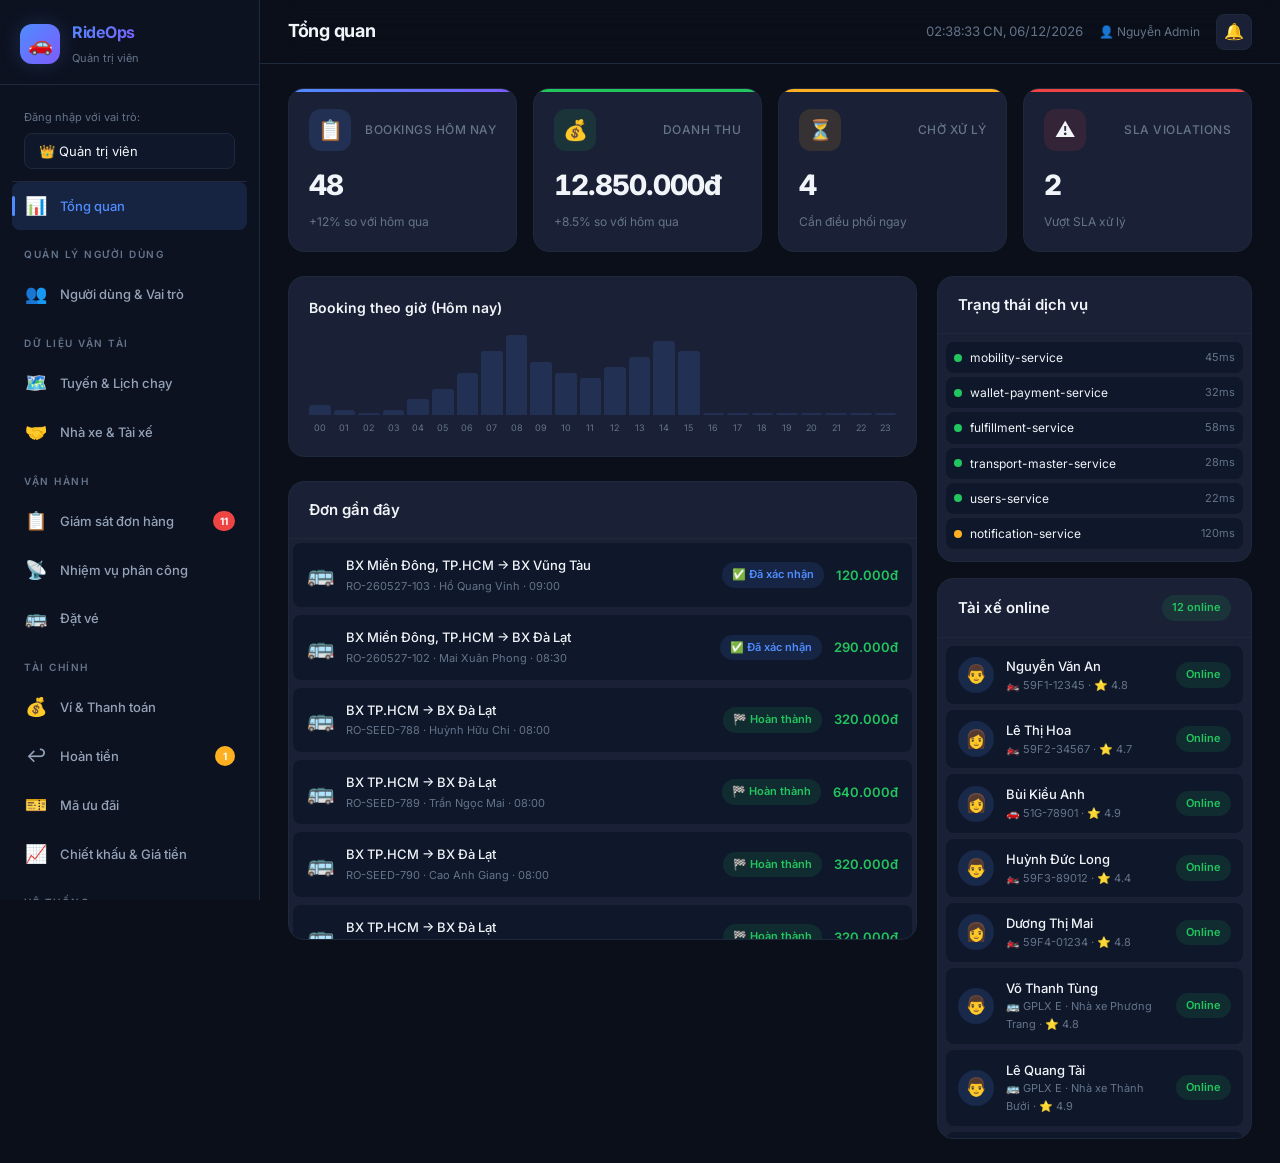
==== commit 982622b8: "Xoá ảnh chụp màn hình, dọn gọn repo Co-Authored-By: Claude Opus 4.8 <noreply@anthropic.com>" ====
--- a/ride-ops-dashboard/index.html
+++ b/ride-ops-dashboard/index.html
@@ -95,7 +95,7 @@
     <main class="main-content">
       <header class="header">
         <div class="header-left">
-          <button class="header-btn" id="menu-toggle" onclick="toggleSidebar()" style="display:none">☰</button>
+          <button class="header-btn" id="menu-toggle" onclick="toggleSidebar()" aria-label="Mở/đóng menu" style="display:none">☰</button>
           <h2 class="header-title" id="page-title">Tổng quan</h2>
         </div>
         <div class="header-right">
@@ -403,7 +403,7 @@
           <div id="booking-tab-intercity">
             <div class="booking-search-bar">
               <div class="bsb-field"><label>Điểm đi</label><select class="input" id="intercity-origin"></select></div>
-              <button class="route-swap" onclick="swapRoute()" title="Đổi chiều">⇄</button>
+              <button class="route-swap" onclick="swapRoute()" title="Đổi chiều" aria-label="Đổi chiều đi và đến">⇄</button>
               <div class="bsb-field"><label>Điểm đến</label><select class="input" id="intercity-destination"></select></div>
               <div class="bsb-field"><label>Ngày đi</label><input type="date" class="input" id="intercity-date"></div>
               <div class="bsb-field"><label>Số khách</label><select class="input" id="intercity-passengers"><option value="1">1 khách</option><option value="2">2 khách</option><option value="3">3 khách</option><option value="4">4 khách</option><option value="5">5 khách</option></select></div>
@@ -649,7 +649,7 @@
   <!-- ========== MODALS ========== -->
   <div class="modal-overlay" id="dispatch-modal">
     <div class="modal">
-      <div class="modal-header"><span class="modal-title">Gán tài xế</span><button class="modal-close" onclick="closeModal('dispatch-modal')">✕</button></div>
+      <div class="modal-header"><span class="modal-title">Gán tài xế</span><button class="modal-close" aria-label="Đóng" onclick="closeModal('dispatch-modal')">✕</button></div>
       <div class="modal-body">
         <div class="input-group mb-20"><label>Booking</label><div id="dispatch-trip-info" style="padding:12px;background:var(--bg-input);border-radius:var(--radius-sm)"></div></div>
         <div class="input-group"><label>Chọn tài xế</label><select id="dispatch-driver-select" style="width:100%"></select></div>
@@ -661,7 +661,7 @@
   <!-- Intercity Dispatch Modal: chọn xe + tài xế độc lập -->
   <div class="modal-overlay" id="intercity-dispatch-modal">
     <div class="modal" style="max-width:560px">
-      <div class="modal-header"><span class="modal-title">🚌 Phân công xe & tài xế (Liên tỉnh)</span><button class="modal-close" onclick="closeModal('intercity-dispatch-modal')">✕</button></div>
+      <div class="modal-header"><span class="modal-title">🚌 Phân công xe & tài xế (Liên tỉnh)</span><button class="modal-close" aria-label="Đóng" onclick="closeModal('intercity-dispatch-modal')">✕</button></div>
       <div class="modal-body">
         <div class="input-group mb-20"><label>Booking</label><div id="intercity-dispatch-trip-info" style="padding:12px;background:var(--bg-input);border-radius:var(--radius-sm)"></div></div>
         <div class="input-group mb-20">
@@ -682,7 +682,7 @@
 
   <div class="modal-overlay" id="partner-modal">
     <div class="modal">
-      <div class="modal-header"><span class="modal-title">Thêm đối tác mới</span><button class="modal-close" onclick="closeModal('partner-modal')">✕</button></div>
+      <div class="modal-header"><span class="modal-title">Thêm đối tác mới</span><button class="modal-close" aria-label="Đóng" onclick="closeModal('partner-modal')">✕</button></div>
       <div class="modal-body">
         <div class="form-grid">
           <div class="input-group full-width"><label>Tên nhà xe</label><input type="text" placeholder="VD: Nhà xe ABC"></div>
@@ -699,7 +699,7 @@
 
   <div class="modal-overlay" id="promo-modal">
     <div class="modal">
-      <div class="modal-header"><span class="modal-title">Tạo mã ưu đãi mới</span><button class="modal-close" onclick="closeModal('promo-modal')">✕</button></div>
+      <div class="modal-header"><span class="modal-title">Tạo mã ưu đãi mới</span><button class="modal-close" aria-label="Đóng" onclick="closeModal('promo-modal')">✕</button></div>
       <div class="modal-body">
         <div class="form-grid">
           <div class="input-group"><label>Mã ưu đãi</label><input type="text" placeholder="VD: SALE30"></div>
@@ -718,7 +718,7 @@
 
   <div class="modal-overlay" id="driver-modal">
     <div class="modal">
-      <div class="modal-header"><span class="modal-title">Thêm tài xế mới</span><button class="modal-close" onclick="closeModal('driver-modal')">✕</button></div>
+      <div class="modal-header"><span class="modal-title">Thêm tài xế mới</span><button class="modal-close" aria-label="Đóng" onclick="closeModal('driver-modal')">✕</button></div>
       <div class="modal-body">
         <div class="form-grid">
           <div class="input-group"><label>Họ tên</label><input type="text" id="driver-name" placeholder="Nguyễn Văn A"></div>
@@ -757,7 +757,7 @@
   <!-- Trip Create Modal -->
   <div class="modal-overlay" id="trip-create-modal">
     <div class="modal" style="max-width:600px">
-      <div class="modal-header"><span class="modal-title">🚌 Tạo chuyến xe liên tỉnh</span><button class="modal-close" onclick="closeModal('trip-create-modal')">✕</button></div>
+      <div class="modal-header"><span class="modal-title">🚌 Tạo chuyến xe liên tỉnh</span><button class="modal-close" aria-label="Đóng" onclick="closeModal('trip-create-modal')">✕</button></div>
       <div class="modal-body">
         <div class="form-grid" style="display:grid;grid-template-columns:1fr 1fr;gap:16px">
           <div class="input-group"><label>Tuyến đường *</label><select class="input" id="trip-route"><option value="">Chọn tuyến</option></select></div>
@@ -781,7 +781,7 @@
   <!-- ===== ĐẶT VÉ LIÊN TỈNH (popup) ===== -->
   <div class="modal-overlay" id="trip-book-modal">
     <div class="modal modal-lg">
-      <div class="modal-header"><span class="modal-title" id="trip-book-title">🎫 Đặt vé liên tỉnh</span><button class="modal-close" onclick="closeModal('trip-book-modal')">✕</button></div>
+      <div class="modal-header"><span class="modal-title" id="trip-book-title">🎫 Đặt vé liên tỉnh</span><button class="modal-close" aria-label="Đóng" onclick="closeModal('trip-book-modal')">✕</button></div>
       <div class="modal-body" id="trip-book-body"></div>
     </div>
   </div>
@@ -789,7 +789,7 @@
   <!-- Schedule Create Modal -->
   <div class="modal-overlay" id="schedule-create-modal">
     <div class="modal" style="max-width:600px">
-      <div class="modal-header"><span class="modal-title">📅 Tạo lịch chạy</span><button class="modal-close" onclick="closeModal('schedule-create-modal')">✕</button></div>
+      <div class="modal-header"><span class="modal-title">📅 Tạo lịch chạy</span><button class="modal-close" aria-label="Đóng" onclick="closeModal('schedule-create-modal')">✕</button></div>
       <div class="modal-body">
         <div class="form-grid" style="display:grid;grid-template-columns:1fr 1fr;gap:16px">
           <div class="input-group"><label>Tuyến đường *</label><select class="input" id="schedule-route"><option value="">Chọn tuyến</option></select></div>
@@ -811,7 +811,7 @@
   <!-- User Create Modal -->
   <div class="modal-overlay" id="user-create-modal">
     <div class="modal" style="max-width:500px">
-      <div class="modal-header"><span class="modal-title">👤 Thêm người dùng mới</span><button class="modal-close" onclick="closeModal('user-create-modal')">✕</button></div>
+      <div class="modal-header"><span class="modal-title">👤 Thêm người dùng mới</span><button class="modal-close" aria-label="Đóng" onclick="closeModal('user-create-modal')">✕</button></div>
       <div class="modal-body">
         <div class="form-grid" style="display:grid;gap:16px">
           <div class="input-group"><label>Họ tên *</label><input type="text" class="input" id="new-user-name" placeholder="Nguyễn Văn A"></div>
@@ -830,7 +830,7 @@
   <!-- Role Create Modal -->
   <div class="modal-overlay" id="role-create-modal">
     <div class="modal" style="max-width:600px">
-      <div class="modal-header"><span class="modal-title">🔐 Tạo vai trò mới</span><button class="modal-close" onclick="closeModal('role-create-modal')">✕</button></div>
+      <div class="modal-header"><span class="modal-title">🔐 Tạo vai trò mới</span><button class="modal-close" aria-label="Đóng" onclick="closeModal('role-create-modal')">✕</button></div>
       <div class="modal-body">
         <div class="form-grid" style="display:grid;gap:16px">
           <div class="input-group"><label>Tên vai trò *</label><input type="text" class="input" id="new-role-name" placeholder="Quản lý"></div>
@@ -864,7 +864,7 @@
 
   <div class="modal-overlay" id="booking-detail-modal">
     <div class="modal" style="max-width:640px">
-      <div class="modal-header"><span class="modal-title">Chi tiết Booking</span><button class="modal-close" onclick="closeModal('booking-detail-modal')">✕</button></div>
+      <div class="modal-header"><span class="modal-title">Chi tiết Booking</span><button class="modal-close" aria-label="Đóng" onclick="closeModal('booking-detail-modal')">✕</button></div>
       <div class="modal-body" id="booking-detail-content"></div>
       <div class="modal-footer" id="booking-detail-actions"></div>
     </div>
@@ -875,7 +875,7 @@
     <div class="modal" style="max-width:480px">
       <div class="modal-header">
         <span class="modal-title">✏️ Chỉnh sửa chiết khấu</span>
-        <button class="modal-close" onclick="closeModal('commission-edit-modal')">✕</button>
+        <button class="modal-close" aria-label="Đóng" onclick="closeModal('commission-edit-modal')">✕</button>
       </div>
       <div class="modal-body">
         <input type="hidden" id="ce-id">
@@ -910,7 +910,7 @@
   <!-- Vehicle Model Create Modal -->
   <div class="modal-overlay" id="vehicle-model-modal">
     <div class="modal" style="max-width:560px">
-      <div class="modal-header"><span class="modal-title">🚐 Thêm loại xe</span><button class="modal-close" onclick="closeModal('vehicle-model-modal')">✕</button></div>
+      <div class="modal-header"><span class="modal-title">🚐 Thêm loại xe</span><button class="modal-close" aria-label="Đóng" onclick="closeModal('vehicle-model-modal')">✕</button></div>
       <div class="modal-body">
         <div class="form-grid" style="display:grid;grid-template-columns:1fr 1fr;gap:16px">
           <div class="input-group"><label>Tên *</label><input type="text" class="input" id="vm-name" placeholder="VD: Limousine 22 chỗ"></div>
@@ -932,7 +932,7 @@
   <!-- Stop Create Modal -->
   <div class="modal-overlay" id="stop-modal">
     <div class="modal" style="max-width:520px">
-      <div class="modal-header"><span class="modal-title">📍 Thêm điểm dừng</span><button class="modal-close" onclick="closeModal('stop-modal')">✕</button></div>
+      <div class="modal-header"><span class="modal-title">📍 Thêm điểm dừng</span><button class="modal-close" aria-label="Đóng" onclick="closeModal('stop-modal')">✕</button></div>
       <div class="modal-body">
         <div class="input-group mb-20"><label>Tên điểm dừng *</label><input type="text" class="input" id="stop-name" placeholder="VD: BX Miền Đông"></div>
         <div class="input-group mb-20"><label>Địa chỉ cụ thể *</label><input type="text" class="input" id="stop-address" placeholder="VD: 292 Đinh Bộ Lĩnh, P.26"></div>
@@ -951,7 +951,7 @@
   <!-- Route Create Modal -->
   <div class="modal-overlay" id="route-modal">
     <div class="modal" style="max-width:640px">
-      <div class="modal-header"><span class="modal-title">🗺️ Thêm tuyến đường</span><button class="modal-close" onclick="closeModal('route-modal')">✕</button></div>
+      <div class="modal-header"><span class="modal-title">🗺️ Thêm tuyến đường</span><button class="modal-close" aria-label="Đóng" onclick="closeModal('route-modal')">✕</button></div>
       <div class="modal-body">
         <div class="form-grid" style="display:grid;grid-template-columns:1fr 1fr;gap:16px">
           <div class="input-group full-width" style="grid-column:1/-1"><label>Tên tuyến đường *</label><input type="text" class="input" id="route-name" placeholder="VD: HCM - Đà Lạt"></div>
@@ -982,7 +982,7 @@
     <div class="modal" style="max-width:520px">
       <div class="modal-header">
         <span class="modal-title" id="pf-title">Thêm</span>
-        <button class="modal-close" onclick="closeModal('pricing-form-modal')">✕</button>
+        <button class="modal-close" aria-label="Đóng" onclick="closeModal('pricing-form-modal')">✕</button>
       </div>
       <div class="modal-body">
         <input type="hidden" id="pf-type-input">
--- a/ride-ops-dashboard/style.css
+++ b/ride-ops-dashboard/style.css
@@ -690,6 +690,40 @@
 }
 
 /* ---- Modal ---- */
+/* ---- Toast ---- */
+.toast-host {
+  position: fixed;
+  top: 16px;
+  right: 16px;
+  z-index: 400;
+  display: flex;
+  flex-direction: column;
+  gap: 10px;
+  max-width: min(380px, 90vw);
+}
+.toast {
+  display: flex;
+  align-items: flex-start;
+  gap: 10px;
+  background: var(--bg-secondary, #1a1f2e);
+  border: 1px solid var(--border-color);
+  border-left: 3px solid var(--accent);
+  border-radius: var(--radius-md);
+  padding: 12px 14px;
+  box-shadow: var(--shadow-lg);
+  font-size: 13px;
+  color: var(--text-primary);
+  opacity: 0;
+  transform: translateX(20px);
+  transition: opacity .25s ease, transform .25s ease;
+}
+.toast.show { opacity: 1; transform: translateX(0); }
+.toast-icon { flex: 0 0 auto; }
+.toast-msg { line-height: 1.4; word-break: break-word; }
+.toast-success { border-left-color: var(--success); }
+.toast-warning { border-left-color: var(--warning); }
+.toast-error { border-left-color: var(--danger); }
+
 .modal-overlay {
   position: fixed;
   top: 0;
